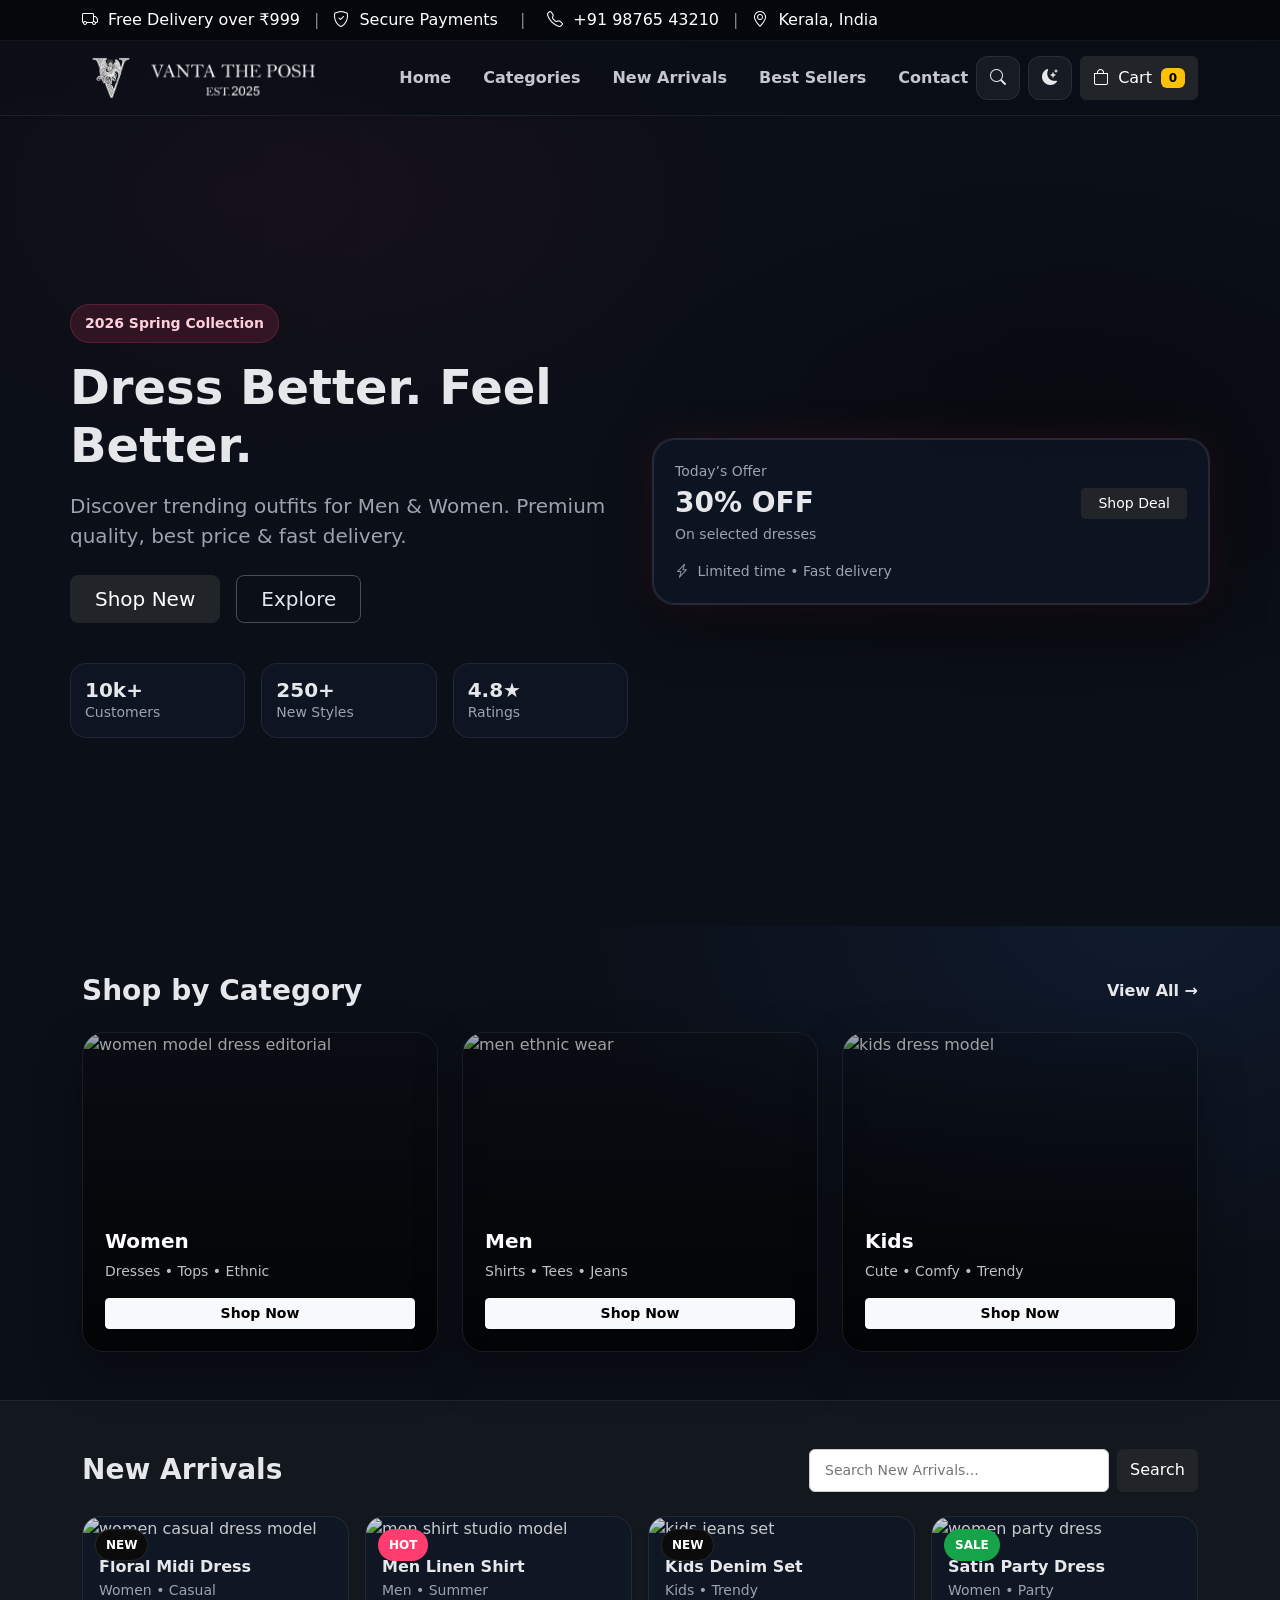
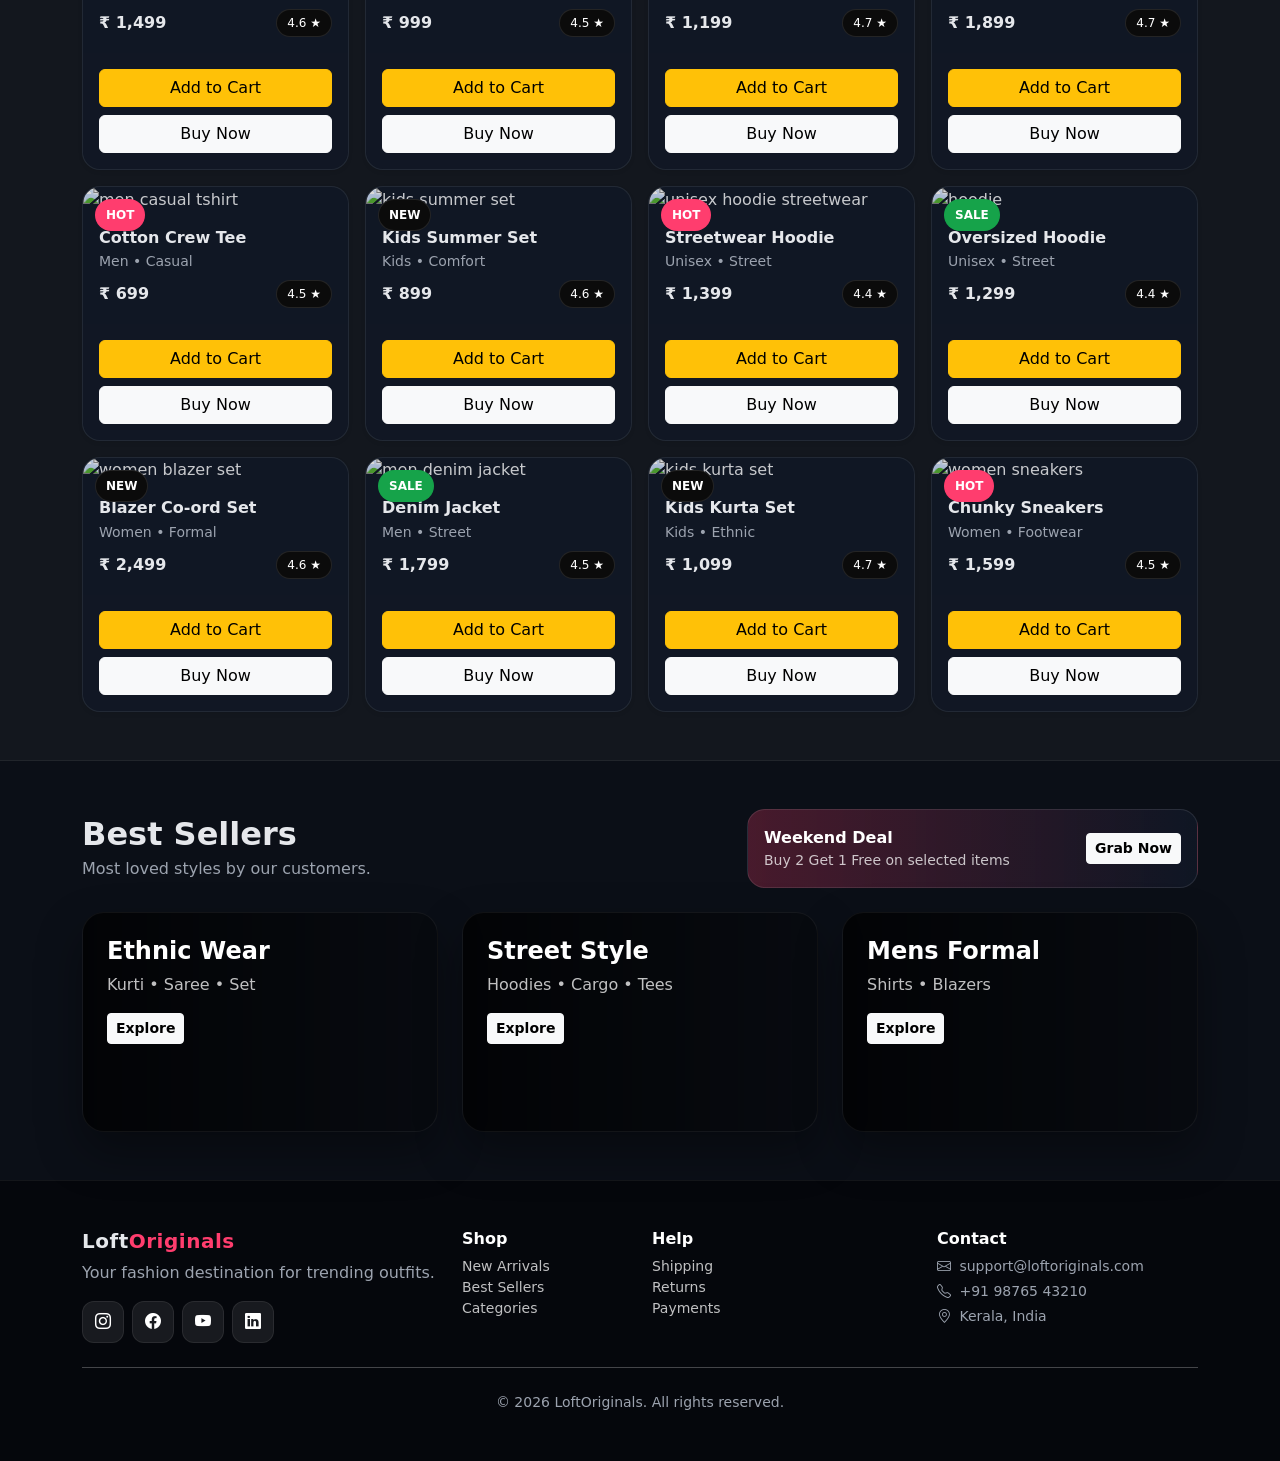
==== index.html @ f4c306f5 "Updated products" ====
<!DOCTYPE html>
<html lang="en">
<head>
  <meta charset="UTF-8" />
  <meta name="viewport" content="width=device-width, initial-scale=1.0" />
  <title>LoftOriginals - Fashion Store</title>

  <!-- Bootstrap -->
  <link href="https://cdn.jsdelivr.net/npm/bootstrap@5.3.3/dist/css/bootstrap.min.css" rel="stylesheet">
  <!-- Bootstrap Icons -->
  <link href="https://cdn.jsdelivr.net/npm/bootstrap-icons@1.11.3/font/bootstrap-icons.min.css" rel="stylesheet">

  <link rel="stylesheet" href="./index.css">
</head>


<body class="light">

  <!-- ✅ Top bar -->
  <div class="topbar py-2">
    <div class="container topbar-inner d-flex justify-content-between align-items-center">
      <div class="topbar-left">
        <div class="topbar-track">
          <span>
            <i class="bi bi-truck me-1"></i> Free Delivery over ₹999
            <span class="mx-2 opacity-50">|</span>
            <i class="bi bi-shield-check me-1"></i> Secure Payments
            <span class="mx-3 opacity-50">|</span>
            <i class="bi bi-telephone me-1"></i> +91 98765 43210
            <span class="mx-2 opacity-50">|</span>
            <i class="bi bi-geo-alt me-1"></i> Kerala, India
          </span>
        </div>
      </div>
    </div>
  </div>

  <!-- ✅ Navbar -->
  <nav class="navbar navbar-expand-lg navbar-light bg-white sticky-top shadow-sm">
    <div class="container">
      <h5 class="offcanvas-title brand m-0 d-flex align-items-center gap-2">
  <img src="./Vanta logo png.png" alt="" class="brand-logo">
  <img src="./vanta .png" alt="" class="brand-logo-nm">
</h5>


      <button class="navbar-toggler" type="button" data-bs-toggle="offcanvas" data-bs-target="#mobileMenu">
        <span class="navbar-toggler-icon"></span>
      </button>

      <div class="collapse navbar-collapse d-none d-lg-flex">
        <ul class="navbar-nav ms-auto gap-lg-3">
          <li class="nav-item"><a class="nav-link" href="#">Home</a></li>
          <li class="nav-item"><a class="nav-link" href="#categories">Categories</a></li>
          <li class="nav-item"><a class="nav-link" href="#new">New Arrivals</a></li>
          <li class="nav-item"><a class="nav-link" href="#best">Best Sellers</a></li>
          <li class="nav-item"><a class="nav-link" href="#footer">Contact</a></li>
        </ul>
        


        <div class="d-flex gap-2">
  <button class="btn btn-light icon-btn flex-grow-1" type="button"><i class="bi bi-search"></i></button>

  <!-- 🌗 Mobile Toggle -->
  <button class="btn icon-btn theme-toggle flex-grow-1" id="themeToggleMobile" type="button" aria-label="Toggle theme">
    <i class="bi bi-moon-stars-fill" id="themeIconMobile"></i>
  </button>

  <button class="btn btn-dark flex-grow-1" onclick="goToCart()" type="button">
    <i class="bi bi-bag me-1"></i> Cart <span class="badge text-bg-warning ms-1">0</span>
  </button>
</div>

      </div>
    </div>
  </nav>

  <!-- ✅ Mobile Offcanvas (overlay) -->
  <div class="offcanvas offcanvas-top mobile-offcanvas" tabindex="-1" id="mobileMenu">
    <div class="offcanvas-header">
      <h5 class="offcanvas-title fw-bold brand m-0">
        Loft<span class="brand-accent">Originals</span>
      </h5>
      <button type="button" class="btn-close" data-bs-dismiss="offcanvas"></button>
    </div>

    <div class="offcanvas-body mobile-offcanvas-body">
      <ul class="navbar-nav gap-2">
        <li class="nav-item"><a class="nav-link" data-bs-dismiss="offcanvas" href="#">Home</a></li>
        <li class="nav-item"><a class="nav-link" data-bs-dismiss="offcanvas" href="#categories">Categories</a></li>
        <li class="nav-item"><a class="nav-link" data-bs-dismiss="offcanvas" href="#new">New Arrivals</a></li>
        <li class="nav-item"><a class="nav-link" data-bs-dismiss="offcanvas" href="#best">Best Sellers</a></li>
        <li class="nav-item"><a class="nav-link" data-bs-dismiss="offcanvas" href="#footer">Contact</a></li>
      </ul>

      <hr class="my-3">

       <div class="d-flex gap-2">
  <button class="btn btn-light icon-btn flex-grow-1" type="button"><i class="bi bi-search"></i></button>

  <!-- 🌗 Mobile Toggle -->
  <button class="btn icon-btn theme-toggle flex-grow-1" id="themeToggleMobile" type="button">
  <i class="bi bi-moon-stars-fill" id="themeIconMobile"></i>
</button>


  <a class="btn btn-dark flex-grow-1" href="cart.html" type="button">
    <i class="bi bi-bag me-1"></i> Cart <span class="badge text-bg-warning ms-1">0</span>
  </a>
</div>
    </div>
  </div>

  <!-- ✅ HERO (Video background) -->
  <header class="hero">
    <video class="hero-bg-video" autoplay muted loop playsinline preload="metadata" poster="./hero-mobile.jpg">
      <source src="./fashionn.mp4" type="video/mp4">
    </video>

    <div class="hero-overlay"></div>

    <div class="container hero-inner position-relative">
      <div class="row align-items-center g-4">
        <div class="col-lg-6">
          <span class="chip mb-3 d-inline-block">2026 Spring Collection</span>
          <h1 class="display-5 fw-bold">Dress Better. Feel Better.</h1>
          <p class="lead text-muted mt-3">
            Discover trending outfits for Men & Women. Premium quality, best price & fast delivery.
          </p>

          <div class="d-flex gap-3 mt-4 flex-wrap">
            <a href="#new" class="btn btn-dark btn-lg px-4">Shop New</a>
            <a href="#categories" class="btn btn-outline-dark btn-lg px-4">Explore</a>
          </div>

          <div class="row g-3 mt-4">
            <div class="col-4">
              <div class="mini-stat">
                <h5 class="m-0 fw-bold">10k+</h5>
                <p class="m-0 small text-muted">Customers</p>
              </div>
            </div>
            <div class="col-4">
              <div class="mini-stat">
                <h5 class="m-0 fw-bold">250+</h5>
                <p class="m-0 small text-muted">New Styles</p>
              </div>
            </div>
            <div class="col-4">
              <div class="mini-stat">
                <h5 class="m-0 fw-bold">4.8★</h5>
                <p class="m-0 small text-muted">Ratings</p>
              </div>
            </div>
          </div>
        </div>

        <div class="col-lg-6">
          <div class="hero-offer-card glass-border">
            <div class="d-flex align-items-center justify-content-between gap-3">
              <div>
                <div class="small text-muted">Today’s Offer</div>
                <div class="fw-bold fs-3 m-0">30% OFF</div>
                <div class="small text-muted">On selected dresses</div>
              </div>
              <a href="#new" class="btn btn-dark btn-sm px-3">Shop Deal</a>
            </div>

            <div class="mt-3 small text-muted">
              <i class="bi bi-lightning-charge me-1"></i> Limited time • Fast delivery
            </div>
          </div>
        </div>

      </div>
    </div>
  </header>

  <!-- ✅ Categories -->
  <section class="py-5" id="categories">
    <div class="container">
      <div class="d-flex justify-content-between align-items-center mb-4">
        <h3 class="fw-bold m-0 section-title">Shop by Category</h3>
        <a href="#new" class="text-decoration-none fw-semibold link-dark">View All →</a>
      </div>

      <div class="row g-2 g-md-4">
        <div class="col-4">
          <div class="cat-card cat-card-sm">
            <img src="https://images.pexels.com/photos/5704849/pexels-photo-5704849.jpeg?auto=compress&cs=tinysrgb&w=1200" alt="women model dress editorial"/>
            <div class="cat-overlay">
              <h5 class="fw-bold">Women</h5>
              <p class="small mb-3 opacity-75">Dresses • Tops • Ethnic</p>
              <button class="btn btn-light btn-sm fw-semibold" type="button">Shop Now</button>
            </div>
          </div>
        </div>

        <div class="col-4">
          <div class="cat-card cat-card-sm">
            <img src="https://images.pexels.com/photos/1036627/pexels-photo-1036627.jpeg?auto=compress&cs=tinysrgb&w=1200" alt="men ethnic wear"/>
            <div class="cat-overlay">
              <h5 class="fw-bold">Men</h5>
              <p class="small mb-3 opacity-75">Shirts • Tees • Jeans</p>
              <button class="btn btn-light btn-sm fw-semibold" type="button">Shop Now</button>
            </div>
          </div>
        </div>

        <div class="col-4">
          <div class="cat-card cat-card-sm">
            <img src="https://www.panachekids.co.uk/images/thumbs/0068122_little-a-baby-girls-cute-as-a-cupcake-khloe-tulle-frill-dress-pink-fairy.jpeg" alt="kids dress model"/>
            <div class="cat-overlay">
              <h5 class="fw-bold">Kids</h5>
              <p class="small mb-3 opacity-75">Cute • Comfy • Trendy</p>
              <button class="btn btn-light btn-sm fw-semibold" type="button">Shop Now</button>
            </div>
          </div>
        </div>
      </div>

    </div>
  </section>

  <!-- ✅ New Arrivals -->
  <!-- ✅ New Arrivals (FULL HTML with more products) -->
<section class="py-5 bg-light" id="new">
  <div class="container">
    <div class="d-flex flex-column flex-md-row justify-content-between align-items-md-center gap-3 mb-4">
      <h3 class="fw-bold m-0 section-title">New Arrivals</h3>

      <div class="d-flex gap-2 search-wrap">
<input type="text" id="searchInput" onkeyup="searchProducts()" placeholder="Search New Arrivals..." />
        <button class="btn btn-dark search-btn" type="button">Search</button>
      </div>
    </div>

    <div class="row g-3 new-row-scroll">

      <!-- Product 1 -->
      <div class="col-sm-6 col-lg-3">
        <div class="p-card card border-0 shadow-sm h-100">
          <div class="p-img">
            <img src="https://images.pexels.com/photos/1488463/pexels-photo-1488463.jpeg?auto=compress&cs=tinysrgb&w=1200" alt="women casual dress model" />
            <span class="tag">NEW</span>
          </div>
          <div class="card-body">
            <h6 class="fw-bold mb-1">Floral Midi Dress</h6>
            <p class="text-muted small mb-2">Women • Casual</p>
            <div class="d-flex justify-content-between align-items-center">
              <span class="fw-bold">₹ 1,499</span>
              <span class="rating">4.6 ★</span>
            </div>
          </div>
          <div class="card-footer   border-0 p-3">
            <a class="btn btn-warning w-100 mb-2" href="cart.html"  type="button">Add to Cart</a>
            <a class="btn btn-light w-100" href="buynow.html" type="button">Buy Now</a>
          </div>
        </div>
      </div>

      <!-- Product 2 -->
      <div class="col-sm-6 col-lg-3">
        <div class="p-card card border-0 shadow-sm h-100">
          <div class="p-img">
            <img src="https://5.imimg.com/data5/KK/YQ/MY-10139824/mens-linen-casual-shirt.jpg" alt="men shirt studio model" />
            <span class="tag tag-hot">HOT</span>
          </div>
          <div class="card-body">
            <h6 class="fw-bold mb-1">Men Linen Shirt</h6>
            <p class="text-muted small mb-2">Men • Summer</p>
            <div class="d-flex justify-content-between align-items-center">
              <span class="fw-bold">₹ 999</span>
              <span class="rating">4.5 ★</span>
            </div>
          </div>
          <div class="card-footer   border-0 p-3">
            <a class="btn btn-warning w-100 mb-2" href="cart.html"  type="button">Add to Cart</a>
            <a class="btn btn-light w-100" href="buynow.html" type="button">Buy Now</a>
          </div>
        </div>
      </div>

      <!-- Product 3 -->
      <div class="col-sm-6 col-lg-3">
        <div class="p-card card border-0 shadow-sm h-100">
          <div class="p-img">
            <img src="https://jujujam.in/cdn/shop/files/Denim_on_Denim_Boys_and_Girls_Classy_Co-ord_Set_3.jpg?v=1754491490&width=1100" alt="kids jeans set" />
            <span class="tag">NEW</span>
          </div>
          <div class="card-body">
            <h6 class="fw-bold mb-1">Kids Denim Set</h6>
            <p class="text-muted small mb-2">Kids • Trendy</p>
            <div class="d-flex justify-content-between align-items-center">
              <span class="fw-bold">₹ 1,199</span>
              <span class="rating">4.7 ★</span>
            </div>
          </div>
          <div class="card-footer   border-0 p-3">
            <a class="btn btn-warning w-100 mb-2" href="cart.html"  type="button">Add to Cart</a>
            <a class="btn btn-light w-100" href="buynow.html" type="button">Buy Now</a>
          </div>
        </div>
      </div>

      <!-- Product 4 -->
      <div class="col-sm-6 col-lg-3">
        <div class="p-card card border-0 shadow-sm h-100">
          <div class="p-img">
            <img src="https://images.pexels.com/photos/994523/pexels-photo-994523.jpeg?auto=compress&cs=tinysrgb&w=1200" alt="women party dress" />
            <span class="tag tag-sale">SALE</span>
          </div>
          <div class="card-body">
            <h6 class="fw-bold mb-1">Satin Party Dress</h6>
            <p class="text-muted small mb-2">Women • Party</p>
            <div class="d-flex justify-content-between align-items-center">
              <span class="fw-bold">₹ 1,899</span>
              <span class="rating">4.7 ★</span>
            </div>
          </div>
          <div class="card-footer   border-0 p-3">
            <a class="btn btn-warning w-100 mb-2" href="cart.html"  type="button">Add to Cart</a>
            <a class="btn btn-light w-100" href="buynow.html" type="button">Buy Now</a>
          </div>
        </div>
      </div>

      <!-- Product 5 -->
      <div class="col-sm-6 col-lg-3">
        <div class="p-card card border-0 shadow-sm h-100">
          <div class="p-img">
            <img src="https://images.pexels.com/photos/2983464/pexels-photo-2983464.jpeg?auto=compress&cs=tinysrgb&w=1200" alt="men casual tshirt" />
            <span class="tag tag-hot">HOT</span>
          </div>
          <div class="card-body">
            <h6 class="fw-bold mb-1">Cotton Crew Tee</h6>
            <p class="text-muted small mb-2">Men • Casual</p>
            <div class="d-flex justify-content-between align-items-center">
              <span class="fw-bold">₹ 699</span>
              <span class="rating">4.5 ★</span>
            </div>
          </div>
          <div class="card-footer   border-0 p-3">
            <a class="btn btn-warning w-100 mb-2" href="cart.html"  type="button">Add to Cart</a>
            <a class="btn btn-light w-100" href="buynow.html" type="button">Buy Now</a>
          </div>
        </div>
      </div>

      <!-- Product 6 -->
      <div class="col-sm-6 col-lg-3">
        <div class="p-card card border-0 shadow-sm h-100">
          <div class="p-img">
            <img src="https://tse4.mm.bing.net/th/id/OIP.eJ4mIEzm5rAG0JqS6Ucn4gHaHa?rs=1&pid=ImgDetMain&o=7&rm=3" alt="kids summer set" />
            <span class="tag">NEW</span>
          </div>
          <div class="card-body">
            <h6 class="fw-bold mb-1">Kids Summer Set</h6>
            <p class="text-muted small mb-2">Kids • Comfort</p>
            <div class="d-flex justify-content-between align-items-center">
              <span class="fw-bold">₹ 899</span>
              <span class="rating">4.6 ★</span>
            </div>
          </div>
          <div class="card-footer   border-0 p-3">
            <a class="btn btn-warning w-100 mb-2" href="cart.html"  type="button">Add to Cart</a>
            <a class="btn btn-light w-100" href="buynow.html" type="button">Buy Now</a>
          </div>
        </div>
      </div>

      <!-- Product 7 -->
      <div class="col-sm-6 col-lg-3">
        <div class="p-card card border-0 shadow-sm h-100">
          <div class="p-img">
            <img src="https://i.pinimg.com/736x/10/de/a8/10dea87e4b1d052e4f1f16f877e13fe0.jpg" alt="unisex hoodie streetwear" />
            <span class="tag tag-hot">HOT</span>
          </div>
          <div class="card-body">
            <h6 class="fw-bold mb-1">Streetwear Hoodie</h6>
            <p class="text-muted small mb-2">Unisex • Street</p>
            <div class="d-flex justify-content-between align-items-center">
              <span class="fw-bold">₹ 1,399</span>
              <span class="rating">4.4 ★</span>
            </div>
          </div>
          <div class="card-footer   border-0 p-3">
            <a class="btn btn-warning w-100 mb-2" href="cart.html"  type="button">Add to Cart</a>
            <a class="btn btn-light w-100" href="buynow.html" type="button">Buy Now</a>
          </div>
        </div>
      </div>

      <!-- Product 8 -->
      <div class="col-sm-6 col-lg-3">
        <div class="p-card card border-0 shadow-sm h-100">
          <div class="p-img">
            <img src="https://images.unsplash.com/photo-1485462537746-965f33f7f6a7?auto=format&fit=crop&w=1200&q=80" alt="hoodie" />
            <span class="tag tag-sale">SALE</span>
          </div>
          <div class="card-body">
            <h6 class="fw-bold mb-1">Oversized Hoodie</h6>
            <p class="text-muted small mb-2">Unisex • Street</p>
            <div class="d-flex justify-content-between align-items-center">
              <span class="fw-bold">₹ 1,299</span>
              <span class="rating">4.4 ★</span>
            </div>
          </div>
          <div class="card-footer   border-0 p-3">
            <a class="btn btn-warning w-100 mb-2" href="cart.html"  type="button">Add to Cart</a>
            <a class="btn btn-light w-100" href="buynow.html" type="button">Buy Now</a>
          </div>
        </div>
      </div>

      <!-- Product 9 -->
      <div class="col-sm-6 col-lg-3">
        <div class="p-card card border-0 shadow-sm h-100">
          <div class="p-img">
            <img src="https://images.pexels.com/photos/3755706/pexels-photo-3755706.jpeg?auto=compress&cs=tinysrgb&w=1200" alt="women blazer set" />
            <span class="tag">NEW</span>
          </div>
          <div class="card-body">
            <h6 class="fw-bold mb-1">Blazer Co-ord Set</h6>
            <p class="text-muted small mb-2">Women • Formal</p>
            <div class="d-flex justify-content-between align-items-center">
              <span class="fw-bold">₹ 2,499</span>
              <span class="rating">4.6 ★</span>
            </div>
          </div>
          <div class="card-footer   border-0 p-3">
            <a class="btn btn-warning w-100 mb-2" href="cart.html"  type="button">Add to Cart</a>
            <a class="btn btn-light w-100" href="buynow.html" type="button">Buy Now</a>
          </div>
        </div>
      </div>

      <!-- Product 10 -->
      <div class="col-sm-6 col-lg-3">
        <div class="p-card card border-0 shadow-sm h-100">
          <div class="p-img">
            <img src="https://images.pexels.com/photos/2857037/pexels-photo-2857037.jpeg?auto=compress&cs=tinysrgb&w=1200" alt="men denim jacket" />
            <span class="tag tag-sale">SALE</span>
          </div>
          <div class="card-body">
            <h6 class="fw-bold mb-1">Denim Jacket</h6>
            <p class="text-muted small mb-2">Men • Street</p>
            <div class="d-flex justify-content-between align-items-center">
              <span class="fw-bold">₹ 1,799</span>
              <span class="rating">4.5 ★</span>
            </div>
          </div>
          <div class="card-footer   border-0 p-3">
            <a class="btn btn-warning w-100 mb-2" href="cart.html"  type="button">Add to Cart</a>
            <a class="btn btn-light w-100" href="buynow.html" type="button">Buy Now</a>
          </div>
        </div>
      </div>

      <!-- Product 11 -->
      <div class="col-sm-6 col-lg-3">
        <div class="p-card card border-0 shadow-sm h-100">
          <div class="p-img">
            <img src="https://images.pexels.com/photos/3667816/pexels-photo-3667816.jpeg?auto=compress&cs=tinysrgb&w=1200" alt="kids kurta set" />
            <span class="tag">NEW</span>
          </div>
          <div class="card-body">
            <h6 class="fw-bold mb-1">Kids Kurta Set</h6>
            <p class="text-muted small mb-2">Kids • Ethnic</p>
            <div class="d-flex justify-content-between align-items-center">
              <span class="fw-bold">₹ 1,099</span>
              <span class="rating">4.7 ★</span>
            </div>
          </div>
          <div class="card-footer   border-0 p-3">
            <a class="btn btn-warning w-100 mb-2" href="cart.html"  type="button">Add to Cart</a>
            <a class="btn btn-light w-100" href="buynow.html" type="button">Buy Now</a>
          </div>
        </div>
      </div>

      <!-- Product 12 -->
      <div class="col-sm-6 col-lg-3">
        <div class="p-card card border-0 shadow-sm h-100">
          <div class="p-img">
            <img src="https://images.pexels.com/photos/974911/pexels-photo-974911.jpeg?auto=compress&cs=tinysrgb&w=1200" alt="women sneakers" />
            <span class="tag tag-hot">HOT</span>
          </div>
          <div class="card-body">
            <h6 class="fw-bold mb-1">Chunky Sneakers</h6>
            <p class="text-muted small mb-2">Women • Footwear</p>
            <div class="d-flex justify-content-between align-items-center">
              <span class="fw-bold">₹ 1,599</span>
              <span class="rating">4.5 ★</span>
            </div>
          </div>
          <div class="card-footer   border-0 p-3">
            <a class="btn btn-warning w-100 mb-2" href="cart.html"  type="button">Add to Cart</a>
            <a class="btn btn-light w-100" href="buynow.html" type="button">Buy Now</a>
          </div>
        </div>
      </div>

    </div>
  </div>
</section>


  <!-- ✅ Best Sellers + Banner -->
  <section class="py-5" id="best">
    <div class="container">
      <div class="row g-4 align-items-center mb-4">
        <div class="col-lg-7">
          <h2 class="fw-bold mb-1">Best Sellers</h2>
          <p class="text-muted m-0">Most loved styles by our customers.</p>
        </div>
        <div class="col-lg-5">
          <div class="deal-bar p-3">
            <div>
              <div class="fw-bold">Weekend Deal</div>
              <div class="small opacity-75">Buy 2 Get 1 Free on selected items</div>
            </div>
            <button class="btn btn-light btn-sm fw-semibold" type="button">Grab Now</button>
          </div>
        </div>
      </div>

      <div class="row g-4">
        <div class="col-md-4">
          <div class="banner-card banner-1">
            <div class="p-4 text-white">
              <h4 class="fw-bold">Ethnic Wear</h4>
              <p class="opacity-75">Kurti • Saree • Set</p>
              <button class="btn btn-light btn-sm fw-semibold" type="button">Explore</button>
            </div>
          </div>
        </div>

        <div class="col-md-4">
          <div class="banner-card banner-2">
            <div class="p-4 text-white">
              <h4 class="fw-bold">Street Style</h4>
              <p class="opacity-75">Hoodies • Cargo • Tees</p>
              <button class="btn btn-light btn-sm fw-semibold" type="button">Explore</button>
            </div>
          </div>
        </div>

        <div class="col-md-4">
          <div class="banner-card banner-3">
            <div class="p-4 text-white">
              <h4 class="fw-bold">Mens Formal</h4>
              <p class="opacity-75">Shirts • Blazers</p>
              <button class="btn btn-light btn-sm fw-semibold" type="button">Explore</button>
            </div>
          </div>
        </div>
      </div>

    </div>
  </section>

  <!-- ✅ Footer -->
  <footer class="footer py-5" id="footer">
    <div class="container">
      <div class="row g-4">
        <div class="col-md-4">
          <h5 class="fw-bold brand mb-2">Loft<span class="brand-accent">Originals</span></h5>
          <p class="text-muted mb-3">Your fashion destination for trending outfits.</p>
          <div class="d-flex gap-2">
            <a class="social" href="#"><i class="bi bi-instagram"></i></a>
            <a class="social" href="#"><i class="bi bi-facebook"></i></a>
            <a class="social" href="#"><i class="bi bi-youtube"></i></a>
            <a class="social" href="#"><i class="bi bi-linkedin"></i></a>
          </div>
        </div>

        <div class="col-md-2">
          <h6 class="fw-bold">Shop</h6>
          <ul class="list-unstyled small">
            <li><a class="f-link" href="#new">New Arrivals</a></li>
            <li><a class="f-link" href="#best">Best Sellers</a></li>
            <li><a class="f-link" href="#categories">Categories</a></li>
          </ul>
        </div>

        <div class="col-md-3">
          <h6 class="fw-bold">Help</h6>
          <ul class="list-unstyled small">
            <li><a class="f-link" href="#">Shipping</a></li>
            <li><a class="f-link" href="#">Returns</a></li>
            <li><a class="f-link" href="#">Payments</a></li>
          </ul>
        </div>

        <div class="col-md-3 ">
          <h6 class="fw-bold">Contact</h6>
          <p class="small text-muted mb-1"><i class="bi bi-envelope me-1"></i> support@loftoriginals.com</p>
          <p class="small text-muted mb-1"><i class="bi bi-telephone me-1"></i> +91 98765 43210</p>
          <p class="small text-muted m-0"><i class="bi bi-geo-alt me-1"></i> Kerala, India</p>
        </div>
      </div>

      <hr class="my-4">
      <p class="text-center small text-muted m-0">© 2026 LoftOriginals. All rights reserved.</p>
    </div>
  </footer>

<script src="https://cdn.jsdelivr.net/npm/bootstrap@5.3.3/dist/js/bootstrap.bundle.min.js"></script>

<!-- ✅ Theme Toggle Script (MUST BE AFTER BUTTON EXISTS) -->
<script>
document.addEventListener("DOMContentLoaded", function () {

  const body = document.body;

  // Both desktop + mobile toggle buttons
  const toggleButtons = document.querySelectorAll("#themeToggleMobile");
  const themeIcons = document.querySelectorAll("#themeIconMobile");

  // Default theme = dark
  if (!localStorage.getItem("theme")) {
    localStorage.setItem("theme", "dark");
  }

  function applyTheme(theme) {
    if (theme === "light") {
      body.classList.add("light-theme");
      themeIcons.forEach(icon => {
        icon.classList.remove("bi-moon-stars-fill");
        icon.classList.add("bi-sun-fill");
      });
    } else {
      body.classList.remove("light-theme");
      themeIcons.forEach(icon => {
        icon.classList.remove("bi-sun-fill");
        icon.classList.add("bi-moon-stars-fill");
      });
    }
  }

  // Load saved theme
  const savedTheme = localStorage.getItem("theme");
  applyTheme(savedTheme);

  // Toggle click
  toggleButtons.forEach(btn => {
    btn.addEventListener("click", () => {
      const currentTheme = body.classList.contains("light-theme") ? "light" : "dark";
      const newTheme = currentTheme === "light" ? "dark" : "light";

      localStorage.setItem("theme", newTheme);
      applyTheme(newTheme);
    });
  });

});
function goToCart() {
  window.location.href = "cart.html";
}
function searchProducts() {

  let input = document.getElementById("searchInput").value.toLowerCase();

  // ONLY new arrival section il ullath select cheyyunnu
  let products = document.querySelectorAll("#new .p-card");

  products.forEach(function(product) {

    let title = product.querySelector("h6").innerText.toLowerCase();

    if (title.includes(input)) {
      product.style.display = "block";
    } else {
      product.style.display = "none";
    }

  });

}

</script>
</body>
</html>
---- index.css ----
:root{
    --bg:#0b0f17;
    --panel:#101827;
    --panel-2:#0f172a;
    --text:#e5e7eb;
    --muted:#9ca3af;
    --border: rgba(255,255,255,.08);

    --dark:#0b0b0b;
    --accent:#ff3d6e;

    --shadow: 0 20px 45px rgba(0,0,0,.35);
  }

  *{ box-sizing:border-box; }

  body{
    font-family: system-ui, -apple-system, Segoe UI, Roboto, Arial, sans-serif;
    background: radial-gradient(1200px 600px at 15% 10%, rgba(255,61,110,.12), transparent 60%),
                radial-gradient(1000px 600px at 90% 30%, rgba(59,130,246,.10), transparent 60%),
                var(--bg);
    color: var(--text);
  }

  /* 🌞 LIGHT THEME */
  body.light-theme{
    --bg:#ffffff;
    --panel:#f9fafb;
    --panel-2:#ffffff;
    --text:#111827;
    --muted:#6b7280;
    --border: rgba(0,0,0,.08);
  }

  /* Light background */
  body.light-theme{
    background: #ffffff;
    color: var(--text);
  }

  /* Cards light */
  body.light-theme .p-card,
  body.light-theme .hero-offer-card,
  body.light-theme .mini-stat{
    background: #ffffff !important;
    border: 1px solid rgba(0,0,0,.08) !important;
    box-shadow: 0 10px 30px rgba(0,0,0,.08);
  }

  /* Navbar light */
  body.light-theme .navbar{
    background: #ffffff !important;
    backdrop-filter: none;
  }

  /* Text fix */
  body.light-theme .text-muted{
    color:#6b7280 !important;
  }


  /* Make bootstrap default texts look dark-theme */
  .text-muted{ color: var(--muted) !important; }
  .link-dark{ color: var(--text) !important; }
  .link-dark:hover{ color: #fff !important; }

  /* =========================
    TOPBAR
  ========================= */
  .topbar{
    background:#05070c;
    color:#fff;
    border-bottom: 1px solid rgba(255,255,255,.06);
  }

  /* Marquee */
  .topbar-left{
    width:100%;
    overflow:hidden;
    white-space:nowrap;
  }
  .topbar-track{
    display:inline-flex;
    gap:40px;
    animation: marquee-scroll 14s linear infinite;
  }
  .topbar-track span{
    display:inline-flex;
    align-items:center;
    gap:6px;
  }
  @keyframes marquee-scroll{
    from{ transform: translateX(0); }
    to{ transform: translateX(-50%); }
  }

  /* =========================
    NAVBAR (dark)
  ========================= */
  .navbar{
    background: rgba(11,15,23,.72) !important;
    backdrop-filter: blur(14px);
    -webkit-backdrop-filter: blur(14px);
    border-bottom: 1px solid rgba(255,255,255,.08);
  }
  .brand{ letter-spacing:.5px; color: var(--text) !important; }
  .brand-accent{ color:var(--accent); }

  .navbar .nav-link{
    color: rgba(229,231,235,.86) !important;
    font-weight: 600;
  }
  .navbar .nav-link:hover{
    color: #fff !important;
  }

  .navbar-toggler{
    border: 1px solid rgba(255,255,255,.18) !important;
  }
  .navbar-toggler-icon{
    filter: invert(1) opacity(.85);
  }

  /* Icon buttons (dark) */
  .icon-btn{
    width:44px;
    height:44px;
    display:grid;
    place-items:center;
    border-radius:12px;
    background: rgba(255,255,255,.06) !important;
    border: 1px solid rgba(255,255,255,.08) !important;
    color: var(--text) !important;
  }
  .icon-btn:hover{
    background: rgba(255,61,110,.14) !important;
    border-color: rgba(255,61,110,.25) !important;
  }

  /* =========================
    HERO (Video background)
  ========================= */
  .hero{
    position:relative;
    min-height:90vh;
    overflow:hidden;
    display:flex;
    align-items:center;

    background:
      radial-gradient(900px 500px at 20% 10%, rgba(255,61,110,.18), transparent 55%),
      radial-gradient(900px 500px at 80% 40%, rgba(0,0,0,.55), transparent 55%),
      var(--bg);
  }

  .hero-bg-video{
    position:absolute;
    inset:0;
    width:100%;
    height:100%;
    object-fit:cover;
    z-index:0;
    filter:saturate(1.05) contrast(1.08) brightness(.75);
    transform:scale(1.06);
  }

  .hero-overlay{
    position:absolute;
    inset:0;
    z-index:1;
    pointer-events:none;
    background: linear-gradient(
      to right,
      rgba(11,15,23,.88),
      rgba(11,15,23,.62),
      rgba(11,15,23,.25)
    );
  }

  .hero .container{
    position:relative;
    z-index:2;
  }

  .hero-inner{ padding:0; }

  /* chip */
  .chip{
    background: rgba(255,61,110,.14);
    color: #ffd0dc;
    padding:8px 14px;
    border-radius:999px;
    font-weight:700;
    font-size:14px;
    border: 1px solid rgba(255,61,110,.22);
  }

  /* mini stats */
  .mini-stat{
    background: rgba(16,24,39,.70);
    border:1px solid rgba(255,255,255,0.08);
    border-radius:16px;
    padding:14px;
    backdrop-filter: blur(8px);
    color: var(--text);
  }
  .mini-stat p{ color: var(--muted) !important; }

  /* Offer card */
  .hero-offer-card{
    background: rgba(16,24,39,.74);
    border:1px solid rgba(255,255,255,0.08);
    border-radius:22px;
    padding:22px;
    box-shadow:0 22px 55px rgba(0,0,0,.45);
    backdrop-filter: blur(12px);
    -webkit-backdrop-filter: blur(12px);
    transition: transform .6s cubic-bezier(.22,1,.36,1), box-shadow .6s cubic-bezier(.22,1,.36,1);
    will-change: transform;
    color: var(--text);
  }
  .hero-offer-card:hover{
    transform: translateY(-10px) scale(1.02);
    box-shadow:0 45px 90px rgba(0,0,0,0.60);
  }
  .glass-border{ position:relative; }
  .glass-border::after{
    content:"";
    position:absolute;
    inset:0;
    border-radius:22px;
    box-shadow: inset 0 0 0 1px rgba(255,255,255,0.10),
                0 0 40px rgba(255,61,110,0.10);
    pointer-events:none;
  }

  /* Buttons: keep bootstrap, just tune dark look */
  .btn-outline-dark{
    color: var(--text) !important;
    border-color: rgba(255,255,255,.26) !important;
  }
  .btn-outline-dark:hover{
    background: rgba(255,255,255,.10) !important;
    border-color: rgba(255,255,255,.36) !important;
  }

  /* =========================
    SECTIONS (dark)
  ========================= */
  section.py-5{
    background: transparent;
  }

  #new.bg-light{
    background: rgba(255,255,255,.03) !important;
    border-top: 1px solid rgba(255,255,255,.06);
    border-bottom: 1px solid rgba(255,255,255,.06);
  }

  /* =========================
    CATEGORY CARDS
  ========================= */
  .cat-card{
    position:relative;
    border-radius:22px;
    overflow:hidden;
    height:320px;
    box-shadow: var(--shadow);
    border: 1px solid rgba(255,255,255,.06);
  }
  .cat-card img{
    width:100%;
    height:100%;
    object-fit:cover;
    transition:.35s ease;
    filter: contrast(1.05) brightness(.85);
  }
  .cat-card:hover img{ transform:scale(1.06); }

  .cat-overlay{
    position:absolute;
    inset:0;
    display:flex;
    flex-direction:column;
    justify-content:flex-end;
    padding:22px;
    color:#fff;
    background: linear-gradient(to top, rgba(0,0,0,.78), rgba(0,0,0,.18));
  }

  /* =========================
    PRODUCT CARDS
  ========================= */
  .p-card{
    border-radius:18px;
    overflow:hidden;
    transition:.25s ease;
    background: rgba(16,24,39,.72) !important;
    border: 1px solid rgba(255,255,255,.08) !important;
    box-shadow: 0 12px 30px rgba(0,0,0,.35);
    color: var(--text);
  }
  .p-card .card-body{ color: var(--text); }
  .p-card:hover{
    transform: translateY(-6px);
    box-shadow:0 25px 55px rgba(0,0,0,.55);
    border-color: rgba(255,61,110,.18) !important;
  }

  .p-img{ position:relative; }
  .p-img img{
    width:100%;
    height:240px;
    object-fit:cover;
    filter: contrast(1.05) brightness(.85);
  }
  .tag{
    position:absolute;
    top:12px;
    left:12px;
    background:#0b0b0b;
    color:#fff;
    padding:6px 10px;
    border-radius:999px;
    font-size:12px;
    font-weight:700;
    border: 1px solid rgba(255,255,255,.10);
  }
  .tag-hot{ background: var(--accent); border-color: rgba(255,61,110,.25); }
  .tag-sale{ background:#16a34a; border-color: rgba(22,163,74,.25); }

  .rating{
    background:#0b0b0b;
    color:#fff;
    padding:4px 10px;
    border-radius:999px;
    font-size:12px;
    border: 1px solid rgba(255,255,255,.10);
  }

  /* Search */
  .search-input{
    background: rgba(255,255,255,.05) !important;
    border: 1px solid rgba(255,255,255,.10) !important;
    color: var(--text) !important;
  }
  .search-input::placeholder{ color: rgba(229,231,235,.55) !important; }
  .search-input:focus{
    box-shadow: 0 0 0 .2rem rgba(255,61,110,.15) !important;
    border-color: rgba(255,61,110,.35) !important;
  }

  /* Deal bar */
  .deal-bar{
    border-radius:18px;
    background: linear-gradient(to right, rgba(255,61,110,.25), rgba(16,24,39,.8));
    color:#fff;
    display:flex;
    justify-content:space-between;
    align-items:center;
    gap:12px;
    border: 1px solid rgba(255,255,255,.10);
  }

  /* Banner cards */
  .banner-card{
    border-radius:22px;
    min-height:220px;
    overflow:hidden;
    box-shadow: var(--shadow);
    border: 1px solid rgba(255,255,255,.06);
    background:
      linear-gradient(to right, rgba(0,0,0,.75), rgba(0,0,0,.30)),
      url("https://images.unsplash.com/photo-1520975922284-7b7dc6b3a90f?auto=format&fit=crop&w=1200&q=80") center/cover no-repeat;
  }
  .banner-1{
    background:
      linear-gradient(to right, rgba(0,0,0,.75), rgba(0,0,0,.30)),
      url("https://images.pexels.com/photos/6311607/pexels-photo-6311607.jpeg?auto=compress&cs=tinysrgb&w=1400") center/cover no-repeat;
  }
  .banner-2{
    background:
      linear-gradient(to right, rgba(0,0,0,.75), rgba(0,0,0,.30)),
      url("https://images.unsplash.com/photo-1483985988355-763728e1935b?auto=format&fit=crop&w=1200&q=80") center/cover no-repeat;
  }
  .banner-3{
    background:
      linear-gradient(to right, rgba(0,0,0,.75), rgba(0,0,0,.30)),
      url("https://images.unsplash.com/photo-1503342217505-b0a15ec3261c?auto=format&fit=crop&w=1200&q=80") center/cover no-repeat;
  }

  /* =========================
    FOOTER (already dark, keep)
  ========================= */
  .footer{
    background:#05070c;
    color:#fff;
    border-top: 1px solid rgba(255,255,255,.06);
  }
  .social{
    width:42px;
    height:42px;
    display:grid;
    place-items:center;
    border-radius:12px;
    background: rgba(255,255,255,.08);
    color:#fff;
    text-decoration:none;
    border: 1px solid rgba(255,255,255,.08);
  }
  .social:hover{
    background: rgba(255,61,110,.18);
    border-color: rgba(255,61,110,.25);
    color:#fff;
  }
  .f-link{
    color: rgba(255,255,255,.75);
    text-decoration:none;
  }
  .f-link:hover{
    color:#fff;
    text-decoration:underline;
  }

  /* =========================
    OFFCANVAS (dark)
  ========================= */
  .mobile-offcanvas{
    background: rgba(16,24,39,0.92) !important;
    color: var(--text);
    border: 1px solid rgba(255,255,255,.10);
    backdrop-filter: blur(14px);
    -webkit-backdrop-filter: blur(14px);
  }
  .mobile-offcanvas .offcanvas-header{
    border-bottom: 1px solid rgba(255,255,255,.08);
  }
  .mobile-offcanvas .btn-close{
    filter: invert(1) opacity(.9);
  }
  .mobile-offcanvas .nav-link{
    color: rgba(229,231,235,.88) !important;
  }
  .mobile-offcanvas .nav-link:hover{
    background: rgba(255,61,110,.12) !important;
  }

  /* backdrop */
  .offcanvas-backdrop.show{ opacity:.55; }

  /* =========================
    MOBILE ONLY (<=575px)
  ========================= */
  @media (max-width: 575px){

    .hero{
      min-height:72vh;
      padding:18px 0;
      background:
        radial-gradient(600px 300px at 20% 10%, rgba(255,61,110,.16), transparent 60%),
        var(--bg);
    }
    .hero-overlay{
      background: linear-gradient(
        to bottom,
        rgba(11,15,23,.84),
        rgba(11,15,23,.62),
        rgba(11,15,23,.25)
      );
    }
    .hero-inner{ padding:0 12px; }
    .hero .row{ row-gap:14px; }

    .chip{ font-size:12px; padding:6px 12px; }
    .hero h1{ font-size:26px; line-height:1.25; margin-bottom:6px; }
    .hero p.lead{ font-size:14px; margin-bottom:12px; }

    .hero .btn{ padding:10px 16px; font-size:14px; }
    .hero .d-flex.gap-3{ gap:10px !important; }

    .mini-stat{
      padding:10px;
      border-radius:12px;
      text-align:center;
    }
    .mini-stat h5{ font-size:15px; }
    .mini-stat p{ font-size:11px; }

    .hero-offer-card{
      padding:14px;
      border-radius:16px;
      box-shadow:0 12px 30px rgba(0,0,0,0.35);
    }
    .hero-offer-card .fs-3{ font-size:20px !important; }

    #categories{ padding-top:18px !important; }

    .cat-card{ height:150px; border-radius:16px; }
    .cat-overlay{ padding:10px; }
    .cat-overlay h5{ font-size:14px; margin:0; }
    .cat-overlay p,
    .cat-overlay button{ display:none; }

    .search-wrap{ width:100%; flex-wrap:nowrap; }
    .search-input{ flex:1; min-width:0; }
    .search-btn{ flex:0 0 110px; white-space:nowrap; }

    .new-row-scroll{
      flex-wrap:nowrap;
      overflow-x:auto;
      padding-bottom:10px;
      scroll-snap-type:x mandatory;
      -webkit-overflow-scrolling:touch;
    }
    .new-row-scroll > [class*="col-"]{
      flex:0 0 auto;
      width:78%;
      scroll-snap-align:start;
    }
    .p-img img{ height:200px; }

    #new .container{ position:relative; }
    #new .container::after{
      content:"";
      position:absolute;
      top:95px;
      right:0;
      width:35px;
      height:260px;
      pointer-events:none;
      background: linear-gradient(to left, rgba(11,15,23,.85), transparent);
    }

    .mobile-offcanvas{
      width: min(92vw, 420px) !important;
      left:50% !important;
      margin-top:10px;
      border-radius:20px !important;
      max-height:75vh !important;
      overflow:hidden;
      box-shadow:0 35px 90px rgba(0,0,0,.55);
      background: rgba(16,24,39,0.92) !important;

      opacity:0;
      transform: translate(-50%, -120%) scale(0.96);
      transition: transform .6s cubic-bezier(.22,1,.36,1), opacity .35s ease;
    }

    .offcanvas.show.mobile-offcanvas{
      opacity:1;
      transform: translate(-50%, 0) scale(1);
    }

    .mobile-offcanvas.is-closing{
      opacity:0;
      transform: translate(-50%, -40px) scale(0.95);
      transition: transform .45s cubic-bezier(.4,0,.2,1), opacity .35s ease;
    }

    .mobile-offcanvas-body{
      overflow-y:auto;
      padding-bottom:16px;
    }

    .mobile-offcanvas .nav-link{
      padding:12px 12px;
      border-radius:14px;
      font-weight:600;
    }

    .mobile-offcanvas .nav-item{
      opacity:0;
      transform: translateY(14px);
    }
    .offcanvas.show .nav-item{
      animation: navItemFade .45s ease forwards;
    }
    .offcanvas.show .nav-item:nth-child(1){ animation-delay:.10s; }
    .offcanvas.show .nav-item:nth-child(2){ animation-delay:.16s; }
    .offcanvas.show .nav-item:nth-child(3){ animation-delay:.22s; }
    .offcanvas.show .nav-item:nth-child(4){ animation-delay:.28s; }
    .offcanvas.show .nav-item:nth-child(5){ animation-delay:.34s; }

    @keyframes navItemFade{
      to{ opacity:1; transform: translateY(0); }
    }

    .mobile-offcanvas.is-closing .nav-item{
      animation: navItemOut .25s ease forwards;
    }
    .mobile-offcanvas.is-closing .nav-item:nth-child(1){ animation-delay:.18s; }
    .mobile-offcanvas.is-closing .nav-item:nth-child(2){ animation-delay:.14s; }
    .mobile-offcanvas.is-closing .nav-item:nth-child(3){ animation-delay:.10s; }
    .mobile-offcanvas.is-closing .nav-item:nth-child(4){ animation-delay:.06s; }
    .mobile-offcanvas.is-closing .nav-item:nth-child(5){ animation-delay:.02s; }

    @keyframes navItemOut{
      to{ opacity:0; transform: translateY(12px); }
    }
  }
  /* =========================
    🌞 PRO LIGHT THEME
    (only when body has .light-theme)
  ========================= */
  body.light-theme{
    --bg:#f6f7fb;
    --panel:#ffffff;
    --panel-2:#ffffff;
    --text:#0f172a;     /* strong dark text */
    --muted:#475569;    /* readable muted */
    --border: rgba(15,23,42,.10);

    background:
      radial-gradient(900px 500px at 20% 10%, rgba(255,61,110,.10), transparent 60%),
      radial-gradient(900px 500px at 80% 35%, rgba(59,130,246,.08), transparent 60%),
      var(--bg);
    color: var(--text);
  }

  /* smooth theme feel */
  body, .navbar, .p-card, .hero-offer-card, .mini-stat, .deal-bar, .footer, .mobile-offcanvas{
    transition: background-color .25s ease, color .25s ease, border-color .25s ease, box-shadow .25s ease;
  }

  /* ---------- Navbar ---------- */
  body.light-theme .navbar{
    background: rgba(255,255,255,.86) !important;
    border-bottom: 1px solid rgba(15,23,42,.08) !important;
    backdrop-filter: blur(14px);
    -webkit-backdrop-filter: blur(14px);
  }

  body.light-theme .brand{ color: var(--text) !important; }
  body.light-theme .nav-link{
    color: rgba(15,23,42,.78) !important;
  }
  body.light-theme .nav-link:hover{
    color: rgba(15,23,42,1) !important;
  }

  /* icon buttons on light */
  body.light-theme .icon-btn{
    background: rgba(15,23,42,.04) !important;
    border: 1px solid rgba(15,23,42,.08) !important;
    color: rgba(15,23,42,.85) !important;
  }
  body.light-theme .icon-btn:hover{
    background: rgba(255,61,110,.10) !important;
    border-color: rgba(255,61,110,.20) !important;
    color: rgba(15,23,42,1) !important;
  }

  /* toggler icon visible */
  body.light-theme .navbar-toggler-icon{
    filter: none;
  }

  /* ---------- HERO (light should still feel premium) ---------- */
  body.light-theme .hero-bg-video{
    filter: saturate(1.05) contrast(1.05) brightness(.95);
  }
  body.light-theme .hero-overlay{
    background: linear-gradient(
      to right,
      rgba(246,247,251,.92),
      rgba(246,247,251,.72),
      rgba(246,247,251,.22)
    );
  }

  /* chip */
  body.light-theme .chip{
    background: rgba(255,61,110,.12);
    border: 1px solid rgba(255,61,110,.18);
    color: #9f1239;
  }

  /* mini stats */
  body.light-theme .mini-stat{
    background: rgba(255,255,255,.92) !important;
    border: 1px solid rgba(15,23,42,.08) !important;
    box-shadow: 0 10px 25px rgba(15,23,42,.08);
  }
  body.light-theme .mini-stat p{
    color: rgba(71,85,105,.95) !important;
  }

  /* offer card */
  body.light-theme .hero-offer-card{
    background: rgba(255,255,255,.92) !important;
    border: 1px solid rgba(15,23,42,.10) !important;
    box-shadow: 0 20px 55px rgba(15,23,42,.12);
  }

  /* text-muted readable */
  body.light-theme .text-muted{
    color: rgba(71,85,105,.95) !important;
  }

  /* ---------- Sections ---------- */
  body.light-theme #new.bg-light{
    background: transparent !important;
    border-top: 1px solid rgba(15,23,42,.06);
    border-bottom: 1px solid rgba(15,23,42,.06);
  }

  /* ---------- Product Cards ---------- */
  body.light-theme .p-card{
    background: #fff !important;
    border: 1px solid rgba(15,23,42,.10) !important;
    box-shadow: 0 14px 35px rgba(15,23,42,.10);
  }
  body.light-theme .p-card:hover{
    box-shadow: 0 24px 55px rgba(15,23,42,.16);
    border-color: rgba(255,61,110,.22) !important;
  }

  /* card footer in light should NOT be white on white dull */
  body.light-theme .p-card .card-footer{
    background: rgba(15,23,42,.02) !important;
    border-top: 1px solid rgba(15,23,42,.06) !important;
  }

  /* badges / rating look premium */
  body.light-theme .rating{
    background: rgba(15,23,42,.92);
    border: none;
  }
  body.light-theme .tag{
    background: rgba(15,23,42,.92);
    border: none;
  }
  body.light-theme .tag-sale{ background:#16a34a; }
  body.light-theme .tag-hot{ background: var(--accent); }

  /* ---------- Search input ---------- */
  body.light-theme .search-input{
    background: #fff !important;
    border: 1px solid rgba(15,23,42,.14) !important;
    color: var(--text) !important;
  }
  body.light-theme .search-input::placeholder{
    color: rgba(71,85,105,.75) !important;
  }
  body.light-theme .search-input:focus{
    box-shadow: 0 0 0 .2rem rgba(255,61,110,.18) !important;
    border-color: rgba(255,61,110,.35) !important;
  }

  /* ---------- Buttons (your add/buy) ---------- */
  body.light-theme .btn-warning{
    box-shadow: 0 12px 22px rgba(245,158,11,.18);
  }
  body.light-theme .btn-light{
    background: #fff !important;
    border: 1px solid rgba(15,23,42,.12) !important;
  }

  /* ---------- Deal bar ---------- */
  body.light-theme .deal-bar{
    background: linear-gradient(to right, rgba(15,23,42,.92), rgba(255,61,110,.35));
    border: 1px solid rgba(15,23,42,.08);
  }

  /* ---------- Offcanvas ---------- */
  body.light-theme .mobile-offcanvas{
    background: rgba(255,255,255,.92) !important;
    border: 1px solid rgba(15,23,42,.10) !important;
    color: var(--text);
  }
  body.light-theme .mobile-offcanvas .btn-close{
    filter: none;
  }

  /* ---------- Footer (keep dark footer even in light theme - looks pro) ---------- */
  body.light-theme .footer{
    background: #05070c;
    color: #fff;
  }
  body.light-theme .footer .text-muted{
    color: rgba(255,255,255,.70) !important;
  }
  /* =========================
    🌗 Theme Toggle Premium Animations
  ========================= */

  /* button base */
  .theme-toggle{
    position: relative;
    overflow: hidden;
    transform: translateZ(0);
  }

  /* icon animation */
  #themeIcon{
    display: inline-block;
    transition: transform .45s cubic-bezier(.22,1,.36,1), opacity .25s ease, filter .25s ease;
    will-change: transform;
  }

  /* when switching: little spin */
  .theme-toggle.is-animating #themeIcon{
    transform: rotate(140deg) scale(1.08);
  }

  /* tiny press */
  .theme-toggle:active{
    transform: scale(.96);
  }

  /* Ripple */
  .theme-toggle::after{
    content:"";
    position:absolute;
    left: var(--rx, 50%);
    top: var(--ry, 50%);
    width: 12px;
    height: 12px;
    border-radius: 999px;
    transform: translate(-50%, -50%) scale(0);
    opacity: 0;
    pointer-events:none;
    background: radial-gradient(circle, rgba(255,61,110,.45), rgba(255,61,110,0) 60%);
  }

  .theme-toggle.ripple::after{
    animation: themeRipple .65s ease-out forwards;
  }

  @keyframes themeRipple{
    0%{ transform: translate(-50%, -50%) scale(0); opacity:.0; }
    10%{ opacity:.95; }
    100%{ transform: translate(-50%, -50%) scale(18); opacity:0; }
  }

  /* Smooth page fade when theme changes */
  body.theme-switching{
    transition: background-color .25s ease, color .25s ease;
  }

  /* Optional: nicer focus ring */
  .theme-toggle:focus-visible{
    outline: none;
    box-shadow: 0 0 0 .2rem rgba(255,61,110,.22) !important;
  }
  /* ✅ OFFCANVAS THEMING FIX */
  /* ✅ Offcanvas theme change - must */
  .offcanvas.mobile-offcanvas{
    background: rgba(16,24,39,0.92) !important;
    color: #e5e7eb !important;
  }

  .offcanvas.mobile-offcanvas .nav-link{
    color: rgba(229,231,235,.88) !important;
  }
  .offcanvas.mobile-offcanvas .nav-link:hover{
    background: rgba(255,61,110,.12) !important;
  }

  /* ✅ Light theme override for offcanvas */
  body.light-theme .offcanvas.mobile-offcanvas{
    background: rgba(255,255,255,0.94) !important;
    color: #0f172a !important;
    border: 1px solid rgba(15,23,42,.12) !important;
  }

  body.light-theme .offcanvas.mobile-offcanvas .nav-link{
    color: rgba(15,23,42,.88) !important;
  }
  body.light-theme .offcanvas.mobile-offcanvas .nav-link:hover{
    background: rgba(255,61,110,.10) !important;
  }

  body.light-theme .offcanvas.mobile-offcanvas hr{
    border-color: rgba(15,23,42,.14) !important;
  }

  body.light-theme .offcanvas.mobile-offcanvas .btn-close{
    filter: none;
  }
  /* ---------- Desktop / Default ---------- */

  .brand-logo{
    height: 58px;
    width: auto;
    object-fit: contain;
    display: block;
  }

  .brand-logo-nm{
    height: 58px;
    width: auto;
    object-fit: contain;

    /* desktop zoom */
    transform: scale(4);
    transform-origin: left center;

    margin-left: -29px;
    padding-top: 1px;
  }

  .brand-text{
    font-weight: 800;
    letter-spacing: .2px;
    line-height: 1;
  }

  /* ---------- Tablet ---------- */
  @media (max-width: 991px){
    .brand-logo-nm{
      transform: scale(2.2);
      margin-left: -18px;
    }
  }

  /* ---------- Mobile ---------- */
  @media (max-width: 576px){

    /* navbar height control */
    .navbar{
      padding: 6px 0;
    }

    .navbar-brand{
      display: flex;
      align-items: center;
    }

    .brand-logo-nm{
    height: 58px;
    width: auto;
    object-fit: contain;

    /* desktop zoom */
    transform: scale(3);
    transform-origin: left center;

    margin-left: -29px;
    padding-top: 1px;
    }

    .brand-logo{
      height: 42px;
    }

    .brand-text{
      font-size: 16px;
    }
  }

#searchInput {
  width: 300px;
  padding: 10px 15px;
  border: 1px solid #ccc;
  border-radius: 6px;
  font-size: 14px;
  outline: none;
  transition: 0.3s ease;
}

#searchInput:focus {
  border-color: #000;
  box-shadow: 0 0 5px rgba(0,0,0,0.2);
}
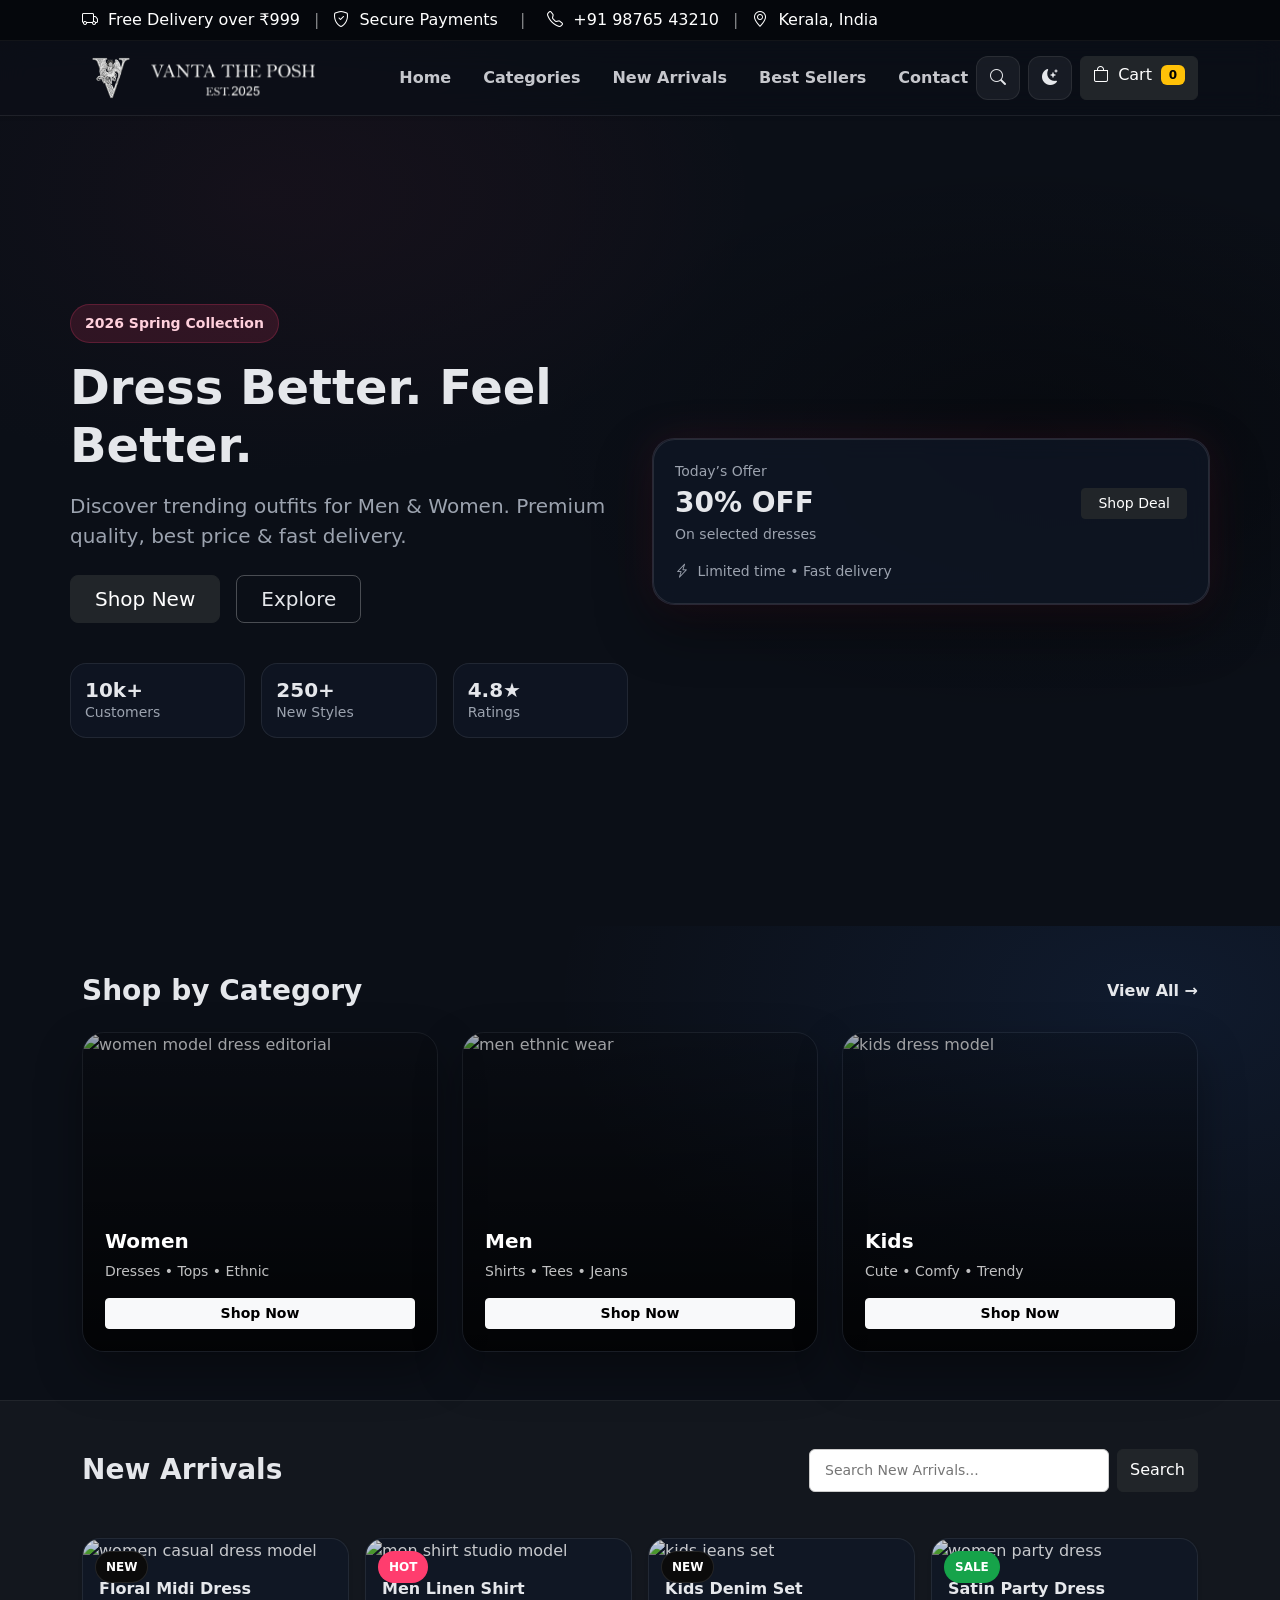
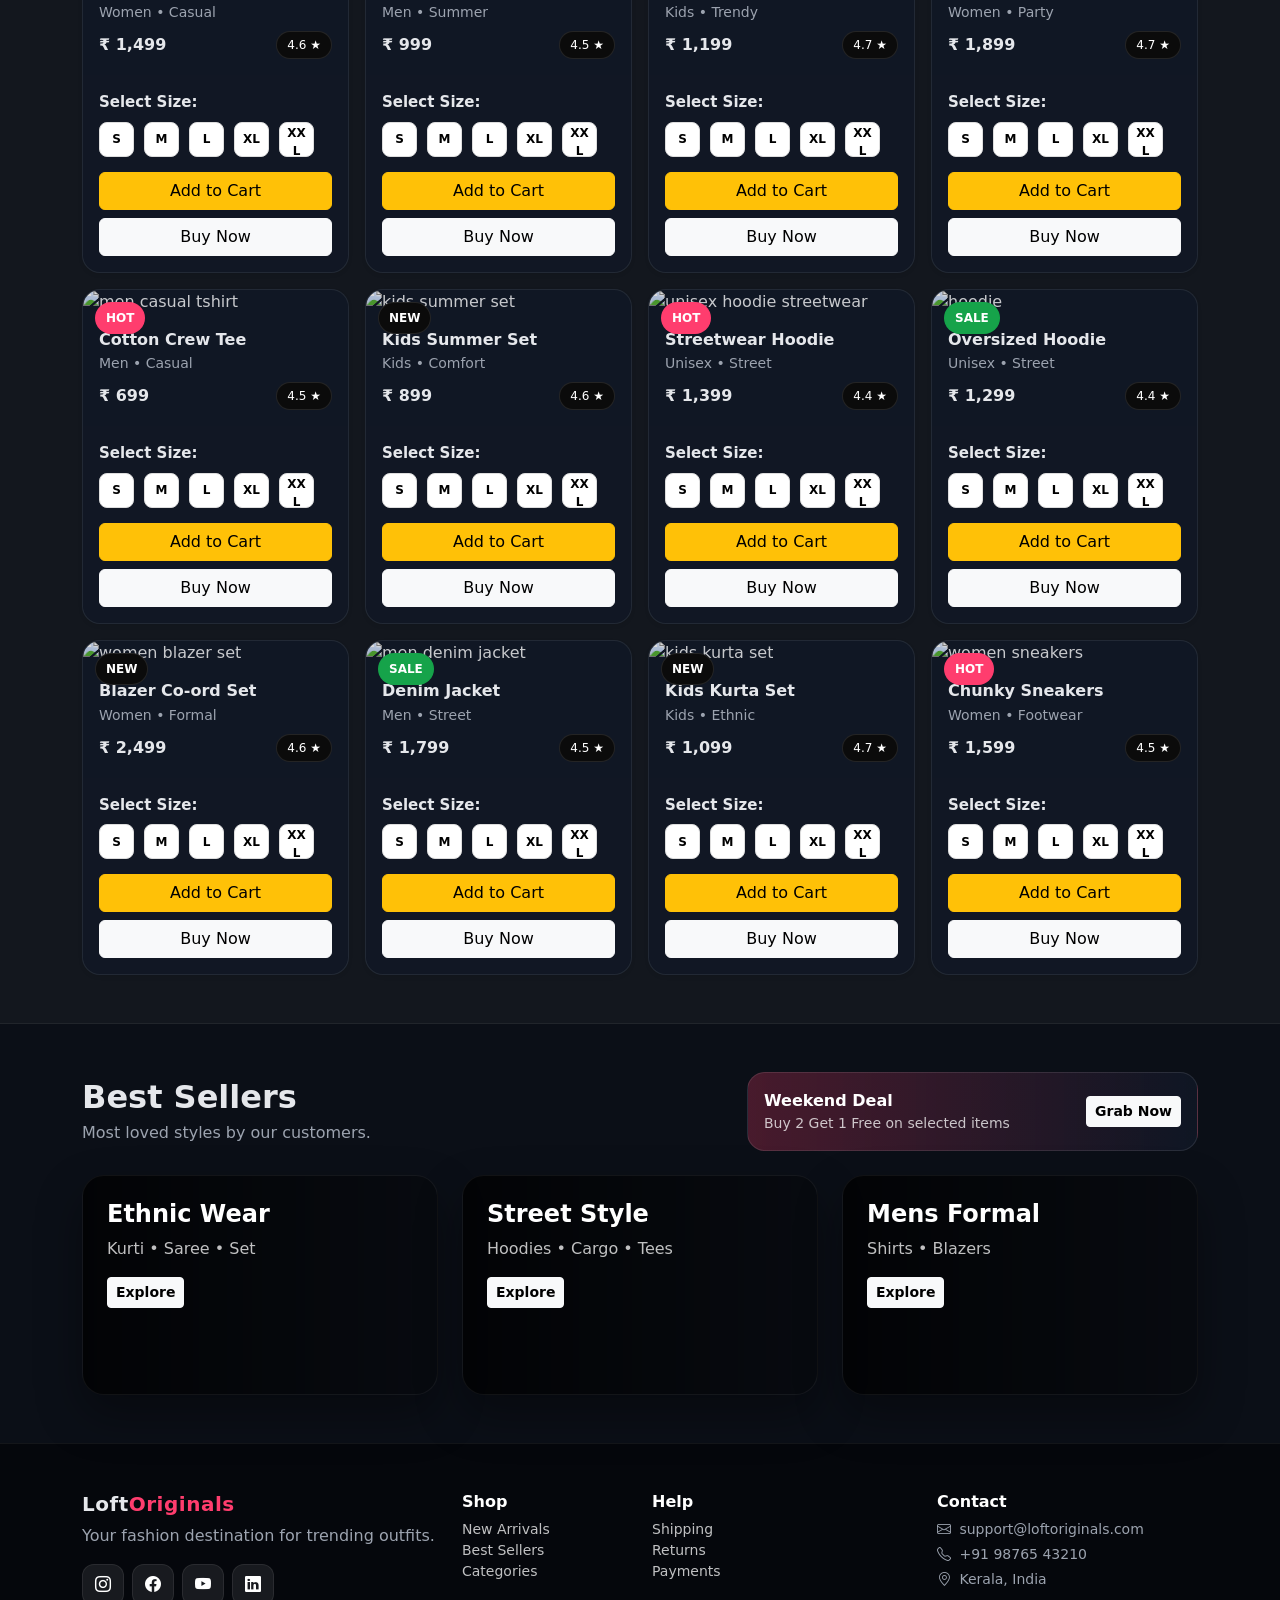
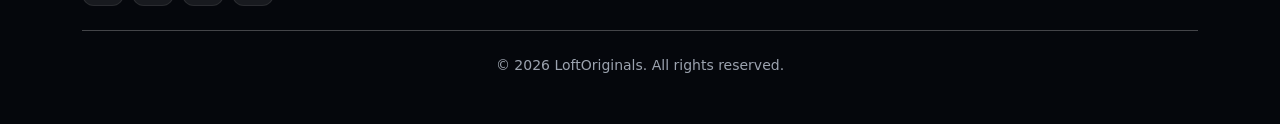
==== commit c91b94f0: "Updated products" ====
--- a/index.html
+++ b/index.html
@@ -67,9 +67,11 @@
     <i class="bi bi-moon-stars-fill" id="themeIconMobile"></i>
   </button>
 
-  <button class="btn btn-dark flex-grow-1" onclick="goToCart()" type="button">
-    <i class="bi bi-bag me-1"></i> Cart <span class="badge text-bg-warning ms-1">0</span>
-  </button>
+   <a href="cart.html" class="btn btn-dark flex-grow-1 cart-icon">
+  <i class="bi bi-bag me-1"></i>
+  Cart
+  <span id="cart-count" class="badge text-bg-warning ms-1">0</span>
+</a>
 </div>
 
       </div>
@@ -105,9 +107,11 @@
 </button>
 
 
-  <a class="btn btn-dark flex-grow-1" href="cart.html" type="button">
-    <i class="bi bi-bag me-1"></i> Cart <span class="badge text-bg-warning ms-1">0</span>
-  </a>
+ <a href="cart.html" class="btn btn-dark flex-grow-1 cart-icon">
+  <i class="bi bi-bag me-1"></i>
+  Cart
+  <span id="cart-count" class="badge text-bg-warning ms-1">0</span>
+</a>
 </div>
     </div>
   </div>
@@ -236,7 +240,7 @@
       </div>
     </div>
 
-    <div class="row g-3 new-row-scroll">
+    <div class="products-container row g-3 new-row-scroll">
 
       <!-- Product 1 -->
       <div class="col-sm-6 col-lg-3">
@@ -253,9 +257,29 @@
               <span class="rating">4.6 ★</span>
             </div>
           </div>
-          <div class="card-footer   border-0 p-3">
-            <a class="btn btn-warning w-100 mb-2" href="cart.html"  type="button">Add to Cart</a>
-            <a class="btn btn-light w-100" href="buynow.html" type="button">Buy Now</a>
+          
+          <div class="card-footer   border-0 p-3">
+
+         <div class="size-section">
+  <label>Select Size:</label>
+
+  <div class="size-options">
+    <button type="button" class="size-btn">S</button>
+    <button type="button" class="size-btn">M</button>
+    <button type="button" class="size-btn">L</button>
+    <button type="button" class="size-btn">XL</button>
+    <button type="button" class="size-btn">XXL</button>
+  </div>
+</div>
+
+<button 
+  class="btn btn-warning w-100 mb-2 add-to-cart"
+  data-name="Floral Midi Dress"
+  data-price="1499"
+  data-image="https://images.pexels.com/photos/1488463/pexels-photo-1488463.jpeg?auto=compress&cs=tinysrgb&w=1200">
+  Add to Cart
+</button>           
+ <a class="btn btn-light w-100" href="buynow.html" type="button">Buy Now</a>
           </div>
         </div>
       </div>
@@ -276,8 +300,24 @@
             </div>
           </div>
           <div class="card-footer   border-0 p-3">
-            <a class="btn btn-warning w-100 mb-2" href="cart.html"  type="button">Add to Cart</a>
-            <a class="btn btn-light w-100" href="buynow.html" type="button">Buy Now</a>
+            <div class="size-section">
+  <label>Select Size:</label>
+
+  <div class="size-options">
+    <button type="button" class="size-btn">S</button>
+    <button type="button" class="size-btn">M</button>
+    <button type="button" class="size-btn">L</button>
+    <button type="button" class="size-btn">XL</button>
+    <button type="button" class="size-btn">XXL</button>
+  </div>
+</div>
+<button 
+  class="btn btn-warning w-100 mb-2 add-to-cart"
+  data-name="Men Linen Shirt"
+  data-price="999"
+  data-image="https://5.imimg.com/data5/KK/YQ/MY-10139824/mens-linen-casual-shirt.jpg">
+  Add to Cart
+</button>            <a class="btn btn-light w-100" href="buynow.html" type="button">Buy Now</a>
           </div>
         </div>
       </div>
@@ -298,7 +338,24 @@
             </div>
           </div>
           <div class="card-footer   border-0 p-3">
-            <a class="btn btn-warning w-100 mb-2" href="cart.html"  type="button">Add to Cart</a>
+            <div class="size-section">
+  <label>Select Size:</label>
+
+  <div class="size-options">
+    <button type="button" class="size-btn">S</button>
+    <button type="button" class="size-btn">M</button>
+    <button type="button" class="size-btn">L</button>
+    <button type="button" class="size-btn">XL</button>
+    <button type="button" class="size-btn">XXL</button>
+  </div>
+</div>
+<button 
+  class="btn btn-warning w-100 mb-2 add-to-cart"
+  data-name="Kids Denim Set"
+  data-price="1199"
+  data-image="https://jujujam.in/cdn/shop/files/Denim_on_Denim_Boys_and_Girls_Classy_Co-ord_Set_3.jpg?v=1754491490&width=1100">
+  Add to Cart
+</button>
             <a class="btn btn-light w-100" href="buynow.html" type="button">Buy Now</a>
           </div>
         </div>
@@ -320,7 +377,24 @@
             </div>
           </div>
           <div class="card-footer   border-0 p-3">
-            <a class="btn btn-warning w-100 mb-2" href="cart.html"  type="button">Add to Cart</a>
+            <div class="size-section">
+  <label>Select Size:</label>
+
+  <div class="size-options">
+    <button type="button" class="size-btn">S</button>
+    <button type="button" class="size-btn">M</button>
+    <button type="button" class="size-btn">L</button>
+    <button type="button" class="size-btn">XL</button>
+    <button type="button" class="size-btn">XXL</button>
+  </div>
+</div>
+            <button 
+  class="btn btn-warning w-100 mb-2 add-to-cart"
+  data-name="Satin Party Dress"
+  data-price="1899"
+  data-image="https://images.pexels.com/photos/994523/pexels-photo-994523.jpeg?auto=compress&cs=tinysrgb&w=1200">
+  Add to Cart
+</button>
             <a class="btn btn-light w-100" href="buynow.html" type="button">Buy Now</a>
           </div>
         </div>
@@ -342,7 +416,24 @@
             </div>
           </div>
           <div class="card-footer   border-0 p-3">
-            <a class="btn btn-warning w-100 mb-2" href="cart.html"  type="button">Add to Cart</a>
+            <div class="size-section">
+  <label>Select Size:</label>
+
+  <div class="size-options">
+    <button type="button" class="size-btn">S</button>
+    <button type="button" class="size-btn">M</button>
+    <button type="button" class="size-btn">L</button>
+    <button type="button" class="size-btn">XL</button>
+    <button type="button" class="size-btn">XXL</button>
+  </div>
+</div>
+<button 
+    class="btn btn-warning w-100 mb-2 add-to-cart"
+    data-name="Satin Party Dress"
+    data-price="1899"
+    data-image="https://images.pexels.com/photos/994523/pexels-photo-994523.jpeg?auto=compress&cs=tinysrgb&w=1200">
+  Add to Cart
+</button>
             <a class="btn btn-light w-100" href="buynow.html" type="button">Buy Now</a>
           </div>
         </div>
@@ -364,8 +455,24 @@
             </div>
           </div>
           <div class="card-footer   border-0 p-3">
-            <a class="btn btn-warning w-100 mb-2" href="cart.html"  type="button">Add to Cart</a>
-            <a class="btn btn-light w-100" href="buynow.html" type="button">Buy Now</a>
+            <div class="size-section">
+  <label>Select Size:</label>
+
+  <div class="size-options">
+    <button type="button" class="size-btn">S</button>
+    <button type="button" class="size-btn">M</button>
+    <button type="button" class="size-btn">L</button>
+    <button type="button" class="size-btn">XL</button>
+    <button type="button" class="size-btn">XXL</button>
+  </div>
+</div>
+<button 
+      class="btn btn-warning w-100 mb-2 add-to-cart"
+        data-name="Kids Summer Set"
+        data-price="899"
+        data-image="https://images.pexels.com/photos/2983464/pexels-photo-2983464.jpeg?auto=compress&cs=tinysrgb&w=1200">
+  Add to Cart
+</button>            <a class="btn btn-light w-100" href="buynow.html" type="button">Buy Now</a>
           </div>
         </div>
       </div>
@@ -386,8 +493,24 @@
             </div>
           </div>
           <div class="card-footer   border-0 p-3">
-            <a class="btn btn-warning w-100 mb-2" href="cart.html"  type="button">Add to Cart</a>
-            <a class="btn btn-light w-100" href="buynow.html" type="button">Buy Now</a>
+            <div class="size-section">
+  <label>Select Size:</label>
+
+  <div class="size-options">
+    <button type="button" class="size-btn">S</button>
+    <button type="button" class="size-btn">M</button>
+    <button type="button" class="size-btn">L</button>
+    <button type="button" class="size-btn">XL</button>
+    <button type="button" class="size-btn">XXL</button>
+  </div>
+</div>
+<button 
+      class="btn btn-warning w-100 mb-2 add-to-cart"
+      data-name="Streetwear Hoodie"
+      data-price="1399"
+      data-image="https://i.pinimg.com/736x/10/de/a8/10dea87e4b1d052e4f1f16f877e13fe0.jpg">
+  Add to Cart
+</button>            <a class="btn btn-light w-100" href="buynow.html" type="button">Buy Now</a>
           </div>
         </div>
       </div>
@@ -408,7 +531,24 @@
             </div>
           </div>
           <div class="card-footer   border-0 p-3">
-            <a class="btn btn-warning w-100 mb-2" href="cart.html"  type="button">Add to Cart</a>
+            <div class="size-section">
+  <label>Select Size:</label>
+
+  <div class="size-options">
+    <button type="button" class="size-btn">S</button>
+    <button type="button" class="size-btn">M</button>
+    <button type="button" class="size-btn">L</button>
+    <button type="button" class="size-btn">XL</button>
+    <button type="button" class="size-btn">XXL</button>
+  </div>
+</div>
+<button 
+  class="btn btn-warning w-100 mb-2 add-to-cart"
+    data-name="Oversized Hoodie"
+    data-price="1299"
+    data-image="https://images.unsplash.com/photo-1485462537746-965f33f7f6a7?auto=format&fit=crop&w=1200&q=80">
+  Add to Cart
+</button>
             <a class="btn btn-light w-100" href="buynow.html" type="button">Buy Now</a>
           </div>
         </div>
@@ -430,7 +570,24 @@
             </div>
           </div>
           <div class="card-footer   border-0 p-3">
-            <a class="btn btn-warning w-100 mb-2" href="cart.html"  type="button">Add to Cart</a>
+            <div class="size-section">
+  <label>Select Size:</label>
+
+  <div class="size-options">
+    <button type="button" class="size-btn">S</button>
+    <button type="button" class="size-btn">M</button>
+    <button type="button" class="size-btn">L</button>
+    <button type="button" class="size-btn">XL</button>
+    <button type="button" class="size-btn">XXL</button>
+  </div>
+</div>
+<button 
+  class="btn btn-warning w-100 mb-2 add-to-cart"
+    data-name="Blazer Co-ord Set"
+    data-price="2499"
+    data-image="https://images.pexels.com/photos/3755706/pexels-photo-3755706.jpeg?auto=compress&cs=tinysrgb&w=1200">
+  Add to Cart
+</button>
             <a class="btn btn-light w-100" href="buynow.html" type="button">Buy Now</a>
           </div>
         </div>
@@ -452,7 +609,24 @@
             </div>
           </div>
           <div class="card-footer   border-0 p-3">
-            <a class="btn btn-warning w-100 mb-2" href="cart.html"  type="button">Add to Cart</a>
+            <div class="size-section">
+  <label>Select Size:</label>
+
+  <div class="size-options">
+    <button type="button" class="size-btn">S</button>
+    <button type="button" class="size-btn">M</button>
+    <button type="button" class="size-btn">L</button>
+    <button type="button" class="size-btn">XL</button>
+    <button type="button" class="size-btn">XXL</button>
+  </div>
+</div>
+<button 
+  class="btn btn-warning w-100 mb-2 add-to-cart"
+    data-name="Denim Jacket"
+    data-price="1799"
+    data-image="https://images.pexels.com/photos/2857037/pexels-photo-2857037.jpeg?auto=compress&cs=tinysrgb&w=1200">
+  Add to Cart
+</button>
             <a class="btn btn-light w-100" href="buynow.html" type="button">Buy Now</a>
           </div>
         </div>
@@ -474,7 +648,24 @@
             </div>
           </div>
           <div class="card-footer   border-0 p-3">
-            <a class="btn btn-warning w-100 mb-2" href="cart.html"  type="button">Add to Cart</a>
+            <div class="size-section">
+  <label>Select Size:</label>
+
+  <div class="size-options">
+    <button type="button" class="size-btn">S</button>
+    <button type="button" class="size-btn">M</button>
+    <button type="button" class="size-btn">L</button>
+    <button type="button" class="size-btn">XL</button>
+    <button type="button" class="size-btn">XXL</button>
+  </div>
+</div>
+<button 
+  class="btn btn-warning w-100 mb-2 add-to-cart"
+  data-name="Kids Kurta Set"
+  data-price="1099"
+  data-image="https://images.pexels.com/photos/3667816/pexels-photo-3667816.jpeg?auto=compress&cs=tinysrgb&w=1200">
+  Add to Cart
+</button>
             <a class="btn btn-light w-100" href="buynow.html" type="button">Buy Now</a>
           </div>
         </div>
@@ -496,7 +687,24 @@
             </div>
           </div>
           <div class="card-footer   border-0 p-3">
-            <a class="btn btn-warning w-100 mb-2" href="cart.html"  type="button">Add to Cart</a>
+            <div class="size-section">
+  <label>Select Size:</label>
+
+  <div class="size-options">
+    <button type="button" class="size-btn">S</button>
+    <button type="button" class="size-btn">M</button>
+    <button type="button" class="size-btn">L</button>
+    <button type="button" class="size-btn">XL</button>
+    <button type="button" class="size-btn">XXL</button>
+  </div>
+</div>
+<button 
+  class="btn btn-warning w-100 mb-2 add-to-cart"
+  data-name="Chunky Sneakers"
+  data-price="1599"
+  data-image="https://images.pexels.com/photos/974911/pexels-photo-974911.jpeg?auto=compress&cs=tinysrgb&w=1200">
+  Add to Cart
+</button>
             <a class="btn btn-light w-100" href="buynow.html" type="button">Buy Now</a>
           </div>
         </div>
@@ -661,25 +869,115 @@
 }
 function searchProducts() {
 
-  let input = document.getElementById("searchInput").value.toLowerCase();
-
-  // ONLY new arrival section il ullath select cheyyunnu
-  let products = document.querySelectorAll("#new .p-card");
-
-  products.forEach(function(product) {
-
-    let title = product.querySelector("h6").innerText.toLowerCase();
+  let input = document.getElementById("searchInput").value.toLowerCase().trim();
+  let container = document.querySelector(".products-container");
+  let products = Array.from(container.querySelectorAll(".col-sm-6"));
+
+  let matchCount = 0;
+
+  products.forEach(function(col) {
+
+    let title = col.querySelector("h6").innerText.toLowerCase();
 
     if (title.includes(input)) {
-      product.style.display = "block";
+      col.style.display = "";
+      container.prepend(col);   // matched items top il varum
+      matchCount++;
     } else {
-      product.style.display = "none";
+      col.style.display = "none";
     }
 
   });
 
 }
 
+document.addEventListener("DOMContentLoaded", function () {
+
+  let cart = JSON.parse(localStorage.getItem("cart")) || [];
+  let countDisplay = document.getElementById("cart-count");
+
+  function saveCart() {
+    localStorage.setItem("cart", JSON.stringify(cart));
+  }
+
+  // 🔥 Correct count (include quantity)
+  function updateCartCount() {
+    let totalQty = 0;
+    cart.forEach(item => {
+      totalQty += item.qty;
+    });
+    countDisplay.innerText = totalQty;
+  }
+
+  updateCartCount();
+
+  document.querySelectorAll(".add-to-cart").forEach(button => {
+
+    button.addEventListener("click", function () {
+
+      let product = {
+        name: this.dataset.name,
+        price: parseInt(this.dataset.price),
+        image: this.dataset.image,
+        qty: 1
+      };
+
+      // 🔥 Check if product already exists
+      let existing = cart.find(item => item.name === product.name);
+
+      if (existing) {
+        existing.qty++;   // increase quantity
+      } else {
+        cart.push(product);
+      }
+
+      saveCart();
+      updateCartCount();
+
+      alert("Added to cart ✅");
+    });
+
+  });
+
+});
+
+
+document.addEventListener("DOMContentLoaded", function () {
+
+  let cart = JSON.parse(localStorage.getItem("cart")) || [];
+  let countDisplay = document.getElementById("cart-count");
+
+  function updateCartCount() {
+    if (!countDisplay) return;
+
+    let totalQty = 0;
+    cart.forEach(item => {
+      totalQty += item.qty;
+    });
+
+    countDisplay.innerText = totalQty;
+  }
+
+  updateCartCount();
+});
+
+let selectedSize = "";
+
+document.querySelectorAll(".size-btn").forEach(btn => {
+
+  btn.addEventListener("click", function () {
+
+    if (this.classList.contains("disabled")) return;
+
+    document.querySelectorAll(".size-btn").forEach(b =>
+      b.classList.remove("active")
+    );
+
+    this.classList.add("active");
+    selectedSize = this.innerText;
+  });
+
+});
 </script>
 </body>
 </html>
--- a/index.css
+++ b/index.css
@@ -962,4 +962,93 @@
 #searchInput:focus {
   border-color: #000;
   box-shadow: 0 0 5px rgba(0,0,0,0.2);
+}
+.products-container {
+  
+  margin-top: 30px;
+  
+}
+
+.product-card {
+  background: #111;
+  border-radius: 12px;
+  overflow: hidden;
+  padding: 15px;
+  transition: 0.3s;
+}
+
+.product-card img {
+  width: 100%;
+  height: 250px;
+  object-fit: cover;
+  border-radius: 10px;
+}
+@media (max-width: 768px) {
+  .products-container {
+    grid-template-columns: repeat(2, 1fr);
+  }
+
+  .product-card img {
+    height: 180px;
+  }
+}
+/* SIZE SECTION */
+.size-section {
+  margin-bottom: 15px;
+  width: 100%;
+}
+
+.size-section label {
+  font-weight: 600;
+  margin-bottom: 8px;
+  display: block;
+  font-size: 15px;
+}
+
+/* SIZE BUTTONS CONTAINER */
+.size-options {
+  display: flex;
+  gap: 10px;
+  flex-wrap: wrap;
+}
+
+/* SIZE BUTTON STYLE */
+.size-btn {
+  width: 35px;
+  height: 35px;
+  border: 1.5px solid #ddd;
+  background: #fff;
+  border-radius: 8px;
+  font-weight: 600;
+  font-size: 12px;
+  cursor: pointer;
+  transition: all 0.3s ease;
+}
+
+/* Hover Effect */
+.size-btn:hover {
+  border-color: #000;
+}
+
+/* Selected Size */
+.size-btn.active {
+  background: #000;
+  color: #fff;
+  border-color: #000;
+}
+
+/* Out of stock size */
+.size-btn.disabled {
+  background: #f5f5f5;
+  color: #aaa;
+  cursor: not-allowed;
+  border-color: #eee;
+}
+
+/* Mobile Responsive */
+@media (max-width: 576px) {
+  .size-btn {
+    width: 40px;
+    height: 30px;
+  }
 }
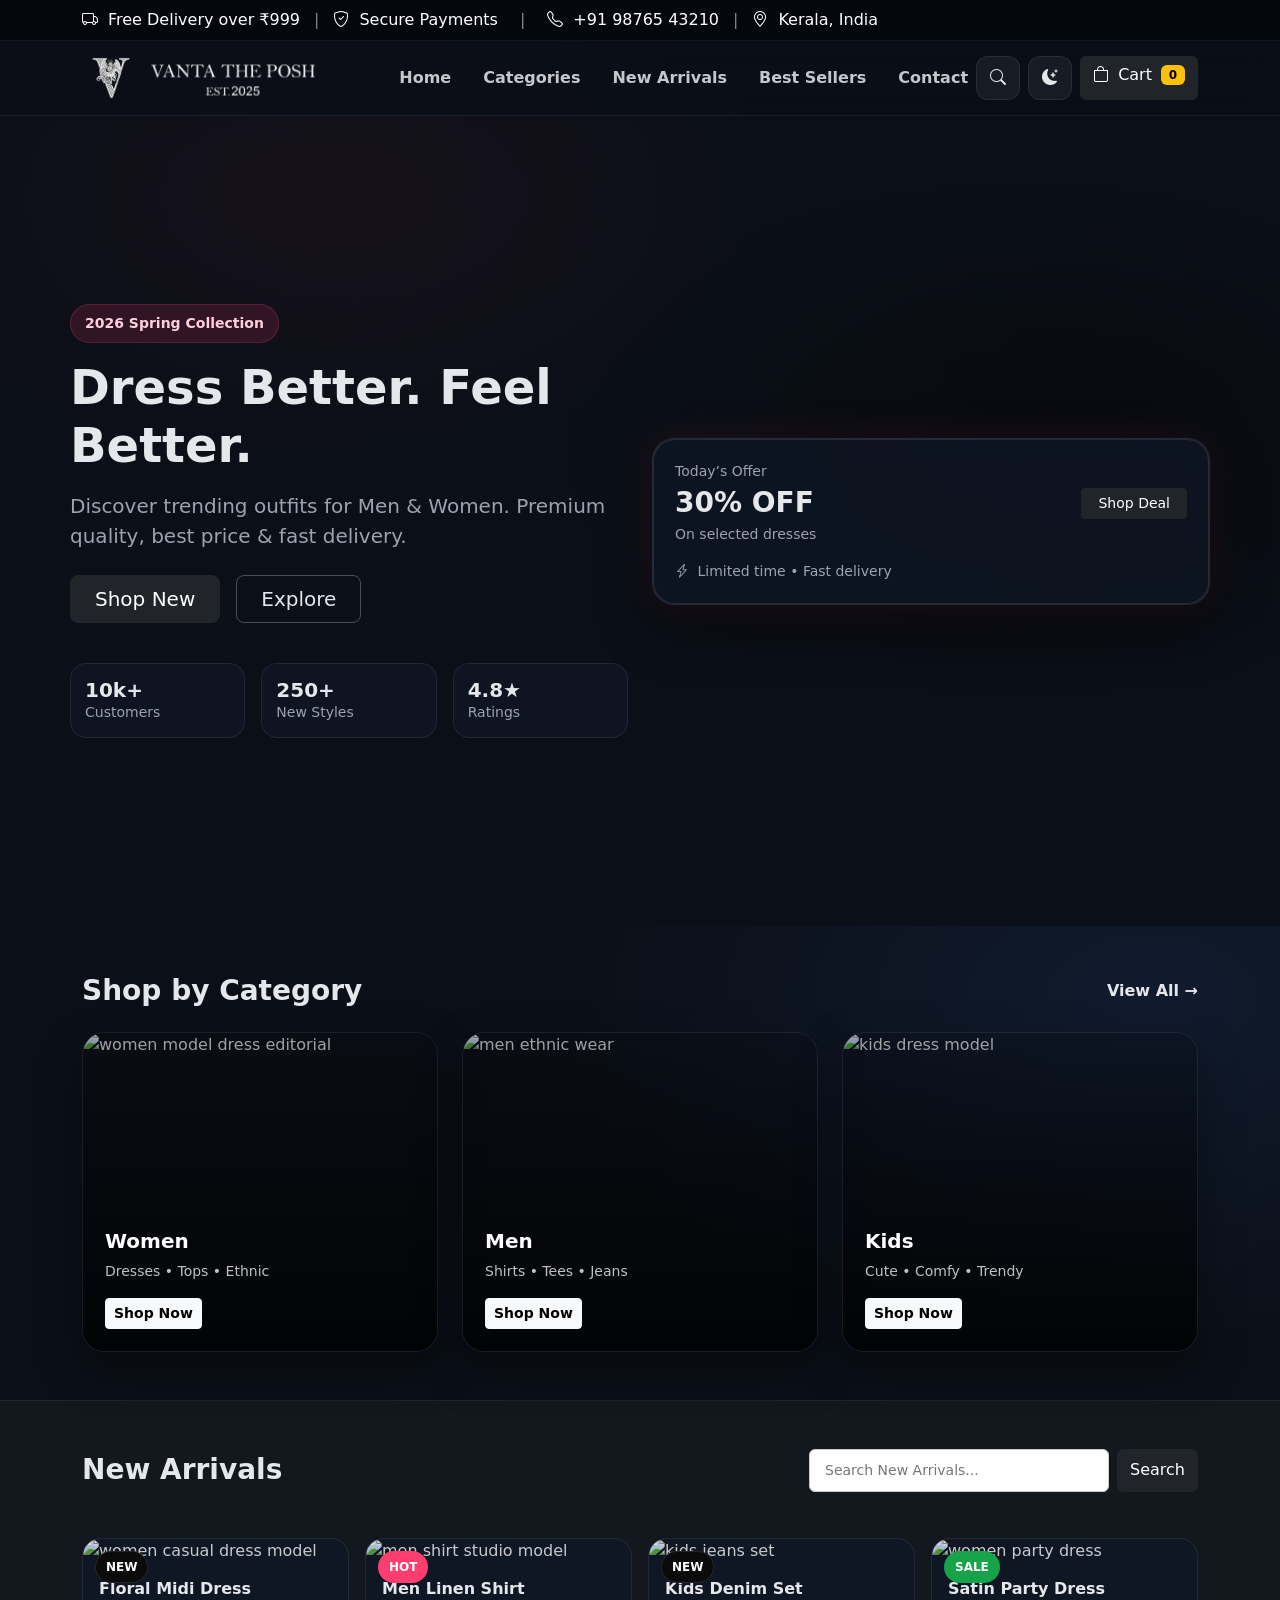
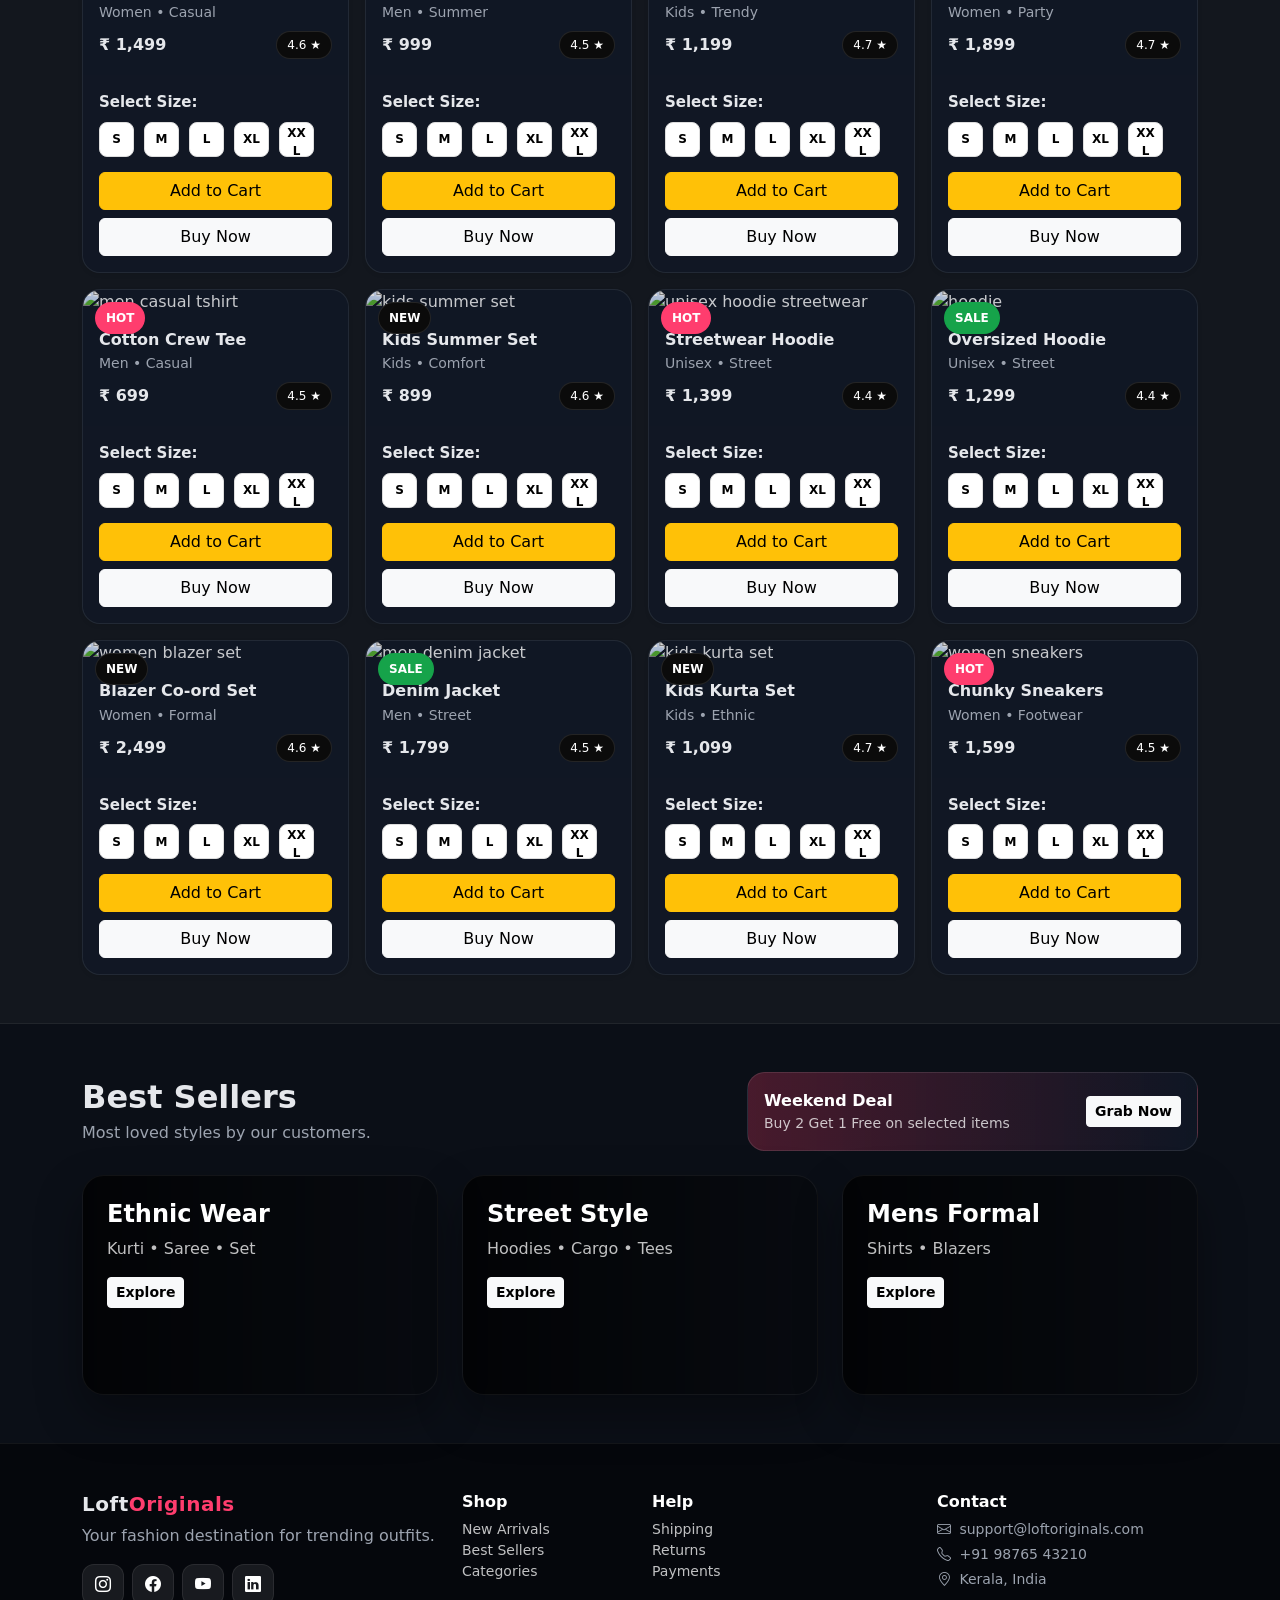
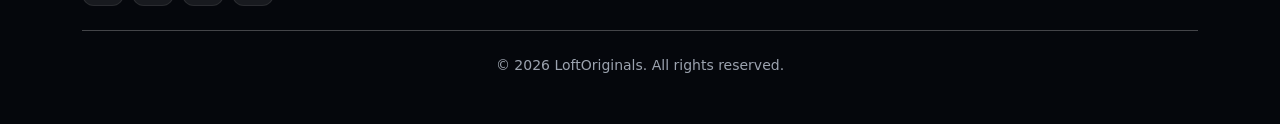
==== commit 7cd64a8f: "Updated products" ====
--- a/index.html
+++ b/index.html
@@ -107,7 +107,7 @@
 </button>
 
 
- <a href="cart.html" class="btn btn-dark flex-grow-1 cart-icon">
+  <a href="cart.html" class="btn btn-dark flex-grow-1 cart-icon">
   <i class="bi bi-bag me-1"></i>
   Cart
   <span id="cart-count" class="badge text-bg-warning ms-1">0</span>
@@ -196,8 +196,11 @@
             <div class="cat-overlay">
               <h5 class="fw-bold">Women</h5>
               <p class="small mb-3 opacity-75">Dresses • Tops • Ethnic</p>
-              <button class="btn btn-light btn-sm fw-semibold" type="button">Shop Now</button>
-            </div>
+<a href="women.html">
+  <button class="btn btn-light btn-sm fw-semibold">
+    Shop Now
+  </button>
+</a>            </div>
           </div>
         </div>
 
@@ -207,8 +210,11 @@
             <div class="cat-overlay">
               <h5 class="fw-bold">Men</h5>
               <p class="small mb-3 opacity-75">Shirts • Tees • Jeans</p>
-              <button class="btn btn-light btn-sm fw-semibold" type="button">Shop Now</button>
-            </div>
+<a href="men.html">
+  <button class="btn btn-light btn-sm fw-semibold">
+    Shop Now
+  </button>
+</a>            </div>
           </div>
         </div>
 
@@ -218,8 +224,11 @@
             <div class="cat-overlay">
               <h5 class="fw-bold">Kids</h5>
               <p class="small mb-3 opacity-75">Cute • Comfy • Trendy</p>
-              <button class="btn btn-light btn-sm fw-semibold" type="button">Shop Now</button>
-            </div>
+<a href="kids.html">
+  <button class="btn btn-light btn-sm fw-semibold">
+    Shop Now
+  </button>
+</a>            </div>
           </div>
         </div>
       </div>
@@ -273,7 +282,7 @@
 </div>
 
 <button 
-  class="btn btn-warning w-100 mb-2 add-to-cart"
+  class="buy-now btn btn-warning w-100 mb-2 add-to-cart"
   data-name="Floral Midi Dress"
   data-price="1499"
   data-image="https://images.pexels.com/photos/1488463/pexels-photo-1488463.jpeg?auto=compress&cs=tinysrgb&w=1200">
@@ -312,7 +321,7 @@
   </div>
 </div>
 <button 
-  class="btn btn-warning w-100 mb-2 add-to-cart"
+  class="buy-now btn btn-warning w-100 mb-2 add-to-cart"
   data-name="Men Linen Shirt"
   data-price="999"
   data-image="https://5.imimg.com/data5/KK/YQ/MY-10139824/mens-linen-casual-shirt.jpg">
@@ -350,7 +359,7 @@
   </div>
 </div>
 <button 
-  class="btn btn-warning w-100 mb-2 add-to-cart"
+  class="buy-now btn btn-warning w-100 mb-2 add-to-cart"
   data-name="Kids Denim Set"
   data-price="1199"
   data-image="https://jujujam.in/cdn/shop/files/Denim_on_Denim_Boys_and_Girls_Classy_Co-ord_Set_3.jpg?v=1754491490&width=1100">
@@ -389,7 +398,7 @@
   </div>
 </div>
             <button 
-  class="btn btn-warning w-100 mb-2 add-to-cart"
+  class="buy-now btn btn-warning w-100 mb-2 add-to-cart"
   data-name="Satin Party Dress"
   data-price="1899"
   data-image="https://images.pexels.com/photos/994523/pexels-photo-994523.jpeg?auto=compress&cs=tinysrgb&w=1200">
@@ -428,7 +437,7 @@
   </div>
 </div>
 <button 
-    class="btn btn-warning w-100 mb-2 add-to-cart"
+    class="buy-now btn btn-warning w-100 mb-2 add-to-cart"
     data-name="Satin Party Dress"
     data-price="1899"
     data-image="https://images.pexels.com/photos/994523/pexels-photo-994523.jpeg?auto=compress&cs=tinysrgb&w=1200">
@@ -467,7 +476,7 @@
   </div>
 </div>
 <button 
-      class="btn btn-warning w-100 mb-2 add-to-cart"
+      class="buy-now btn btn-warning w-100 mb-2 add-to-cart"
         data-name="Kids Summer Set"
         data-price="899"
         data-image="https://images.pexels.com/photos/2983464/pexels-photo-2983464.jpeg?auto=compress&cs=tinysrgb&w=1200">
@@ -505,7 +514,7 @@
   </div>
 </div>
 <button 
-      class="btn btn-warning w-100 mb-2 add-to-cart"
+      class="buy-now btn btn-warning w-100 mb-2 add-to-cart"
       data-name="Streetwear Hoodie"
       data-price="1399"
       data-image="https://i.pinimg.com/736x/10/de/a8/10dea87e4b1d052e4f1f16f877e13fe0.jpg">
@@ -543,7 +552,7 @@
   </div>
 </div>
 <button 
-  class="btn btn-warning w-100 mb-2 add-to-cart"
+  class="buy-now btn btn-warning w-100 mb-2 add-to-cart"
     data-name="Oversized Hoodie"
     data-price="1299"
     data-image="https://images.unsplash.com/photo-1485462537746-965f33f7f6a7?auto=format&fit=crop&w=1200&q=80">
@@ -582,7 +591,7 @@
   </div>
 </div>
 <button 
-  class="btn btn-warning w-100 mb-2 add-to-cart"
+  class="buy-now btn btn-warning w-100 mb-2 add-to-cart"
     data-name="Blazer Co-ord Set"
     data-price="2499"
     data-image="https://images.pexels.com/photos/3755706/pexels-photo-3755706.jpeg?auto=compress&cs=tinysrgb&w=1200">
@@ -621,7 +630,7 @@
   </div>
 </div>
 <button 
-  class="btn btn-warning w-100 mb-2 add-to-cart"
+  class="buy-now btn btn-warning w-100 mb-2 add-to-cart"
     data-name="Denim Jacket"
     data-price="1799"
     data-image="https://images.pexels.com/photos/2857037/pexels-photo-2857037.jpeg?auto=compress&cs=tinysrgb&w=1200">
@@ -660,14 +669,19 @@
   </div>
 </div>
 <button 
-  class="btn btn-warning w-100 mb-2 add-to-cart"
+  class="buy-now btn btn-warning w-100 mb-2 add-to-cart"
   data-name="Kids Kurta Set"
   data-price="1099"
   data-image="https://images.pexels.com/photos/3667816/pexels-photo-3667816.jpeg?auto=compress&cs=tinysrgb&w=1200">
   Add to Cart
 </button>
-            <a class="btn btn-light w-100" href="buynow.html" type="button">Buy Now</a>
-          </div>
+<button 
+  class="buy-now btn btn-light w-100"
+  data-name="Kids Kurta Set"
+  data-price="1099"
+  data-image="https://images.pexels.com/photos/3667816/pexels-photo-3667816.jpeg?auto=compress&cs=tinysrgb&w=1200">
+  Buy Now
+</button>          </div>
         </div>
       </div>
 
@@ -699,14 +713,20 @@
   </div>
 </div>
 <button 
-  class="btn btn-warning w-100 mb-2 add-to-cart"
+  class=" btn btn-warning w-100 mb-2 add-to-cart"
   data-name="Chunky Sneakers"
   data-price="1599"
   data-image="https://images.pexels.com/photos/974911/pexels-photo-974911.jpeg?auto=compress&cs=tinysrgb&w=1200">
   Add to Cart
 </button>
-            <a class="btn btn-light w-100" href="buynow.html" type="button">Buy Now</a>
-          </div>
+<button 
+  class="buy-now btn btn-light w-100"
+  data-name="Chunky Sneakers"
+  data-price="1599"
+  data-image="https://images.pexels.com/photos/1082528/pexels-photo-1082528.jpeg?auto=compress&cs=tinysrgb&w=1200">
+  Buy Now
+</button>
+</div>
         </div>
       </div>
 
@@ -896,88 +916,126 @@
   let cart = JSON.parse(localStorage.getItem("cart")) || [];
   let countDisplay = document.getElementById("cart-count");
 
-  function saveCart() {
-    localStorage.setItem("cart", JSON.stringify(cart));
-  }
-
-  // 🔥 Correct count (include quantity)
   function updateCartCount() {
-    let totalQty = 0;
-    cart.forEach(item => {
-      totalQty += item.qty;
+
+  let cart = JSON.parse(localStorage.getItem("cart")) || [];
+
+  let totalQty = cart.reduce((sum, item) => sum + (item.qty || 1), 0);
+
+  document.querySelectorAll("#cart-count").forEach(countEl => {
+    countEl.innerText = totalQty;
+  });
+
+}
+  updateCartCount();
+
+  // ✅ SIZE SELECT (Product Wise)
+  document.querySelectorAll(".size-options").forEach(sizeGroup => {
+
+    sizeGroup.querySelectorAll(".size-btn").forEach(btn => {
+
+      btn.addEventListener("click", function () {
+
+        sizeGroup.querySelectorAll(".size-btn").forEach(b =>
+          b.classList.remove("active")
+        );
+
+        this.classList.add("active");
+
+      });
+
     });
-    countDisplay.innerText = totalQty;
-  }
-
-  updateCartCount();
-
+
+  });
+
+  // ✅ ADD TO CART WITH SIZE
   document.querySelectorAll(".add-to-cart").forEach(button => {
 
     button.addEventListener("click", function () {
+
+      let card = this.closest(".card");
+      let activeSizeBtn = card.querySelector(".size-btn.active");
+
+      if (!activeSizeBtn) {
+        alert("Please select size ⚠");
+        return;
+      }
+
+      let selectedSize = activeSizeBtn.innerText;
 
       let product = {
         name: this.dataset.name,
         price: parseInt(this.dataset.price),
         image: this.dataset.image,
+        size: selectedSize,
         qty: 1
       };
 
-      // 🔥 Check if product already exists
-      let existing = cart.find(item => item.name === product.name);
-
-      if (existing) {
-        existing.qty++;   // increase quantity
+      // ✅ Check if same product + same size already exists
+      let existingItem = cart.find(item =>
+        item.name === product.name && item.size === product.size
+      );
+
+      if (existingItem) {
+        existingItem.qty++;
       } else {
         cart.push(product);
       }
 
-      saveCart();
+      localStorage.setItem("cart", JSON.stringify(cart));
       updateCartCount();
 
       alert("Added to cart ✅");
+
+      // ✅ AUTO RESET SIZE
+      activeSizeBtn.classList.remove("active");
+
     });
 
   });
 
 });
 
-
 document.addEventListener("DOMContentLoaded", function () {
 
-  let cart = JSON.parse(localStorage.getItem("cart")) || [];
-  let countDisplay = document.getElementById("cart-count");
-
-  function updateCartCount() {
-    if (!countDisplay) return;
-
-    let totalQty = 0;
-    cart.forEach(item => {
-      totalQty += item.qty;
+  document.querySelectorAll(".buy-now").forEach(button => {
+
+    button.addEventListener("click", function(){
+
+      let card = this.closest(".card");
+
+      if(!card){
+        alert("Product not found");
+        return;
+      }
+
+      let activeSizeBtn = card.querySelector(".size-btn.active");
+
+      if(!activeSizeBtn){
+        alert("Please select size ⚠");
+        return;
+      }
+
+      let product = {
+        name: this.dataset.name,
+        price: parseInt(this.dataset.price),
+        image: this.dataset.image,
+        size: activeSizeBtn.innerText,
+        qty: 1
+      };
+
+      console.log("Saving product:", product); // 🔥 DEBUG
+
+      localStorage.setItem("buyNowItem", JSON.stringify(product));
+
+      window.location.href = "buynow.html";
+
     });
 
-    countDisplay.innerText = totalQty;
-  }
-
-  updateCartCount();
+  });
+
 });
 
-let selectedSize = "";
-
-document.querySelectorAll(".size-btn").forEach(btn => {
-
-  btn.addEventListener("click", function () {
-
-    if (this.classList.contains("disabled")) return;
-
-    document.querySelectorAll(".size-btn").forEach(b =>
-      b.classList.remove("active")
-    );
-
-    this.classList.add("active");
-    selectedSize = this.innerText;
-  });
-
-});
 </script>
 </body>
 </html>
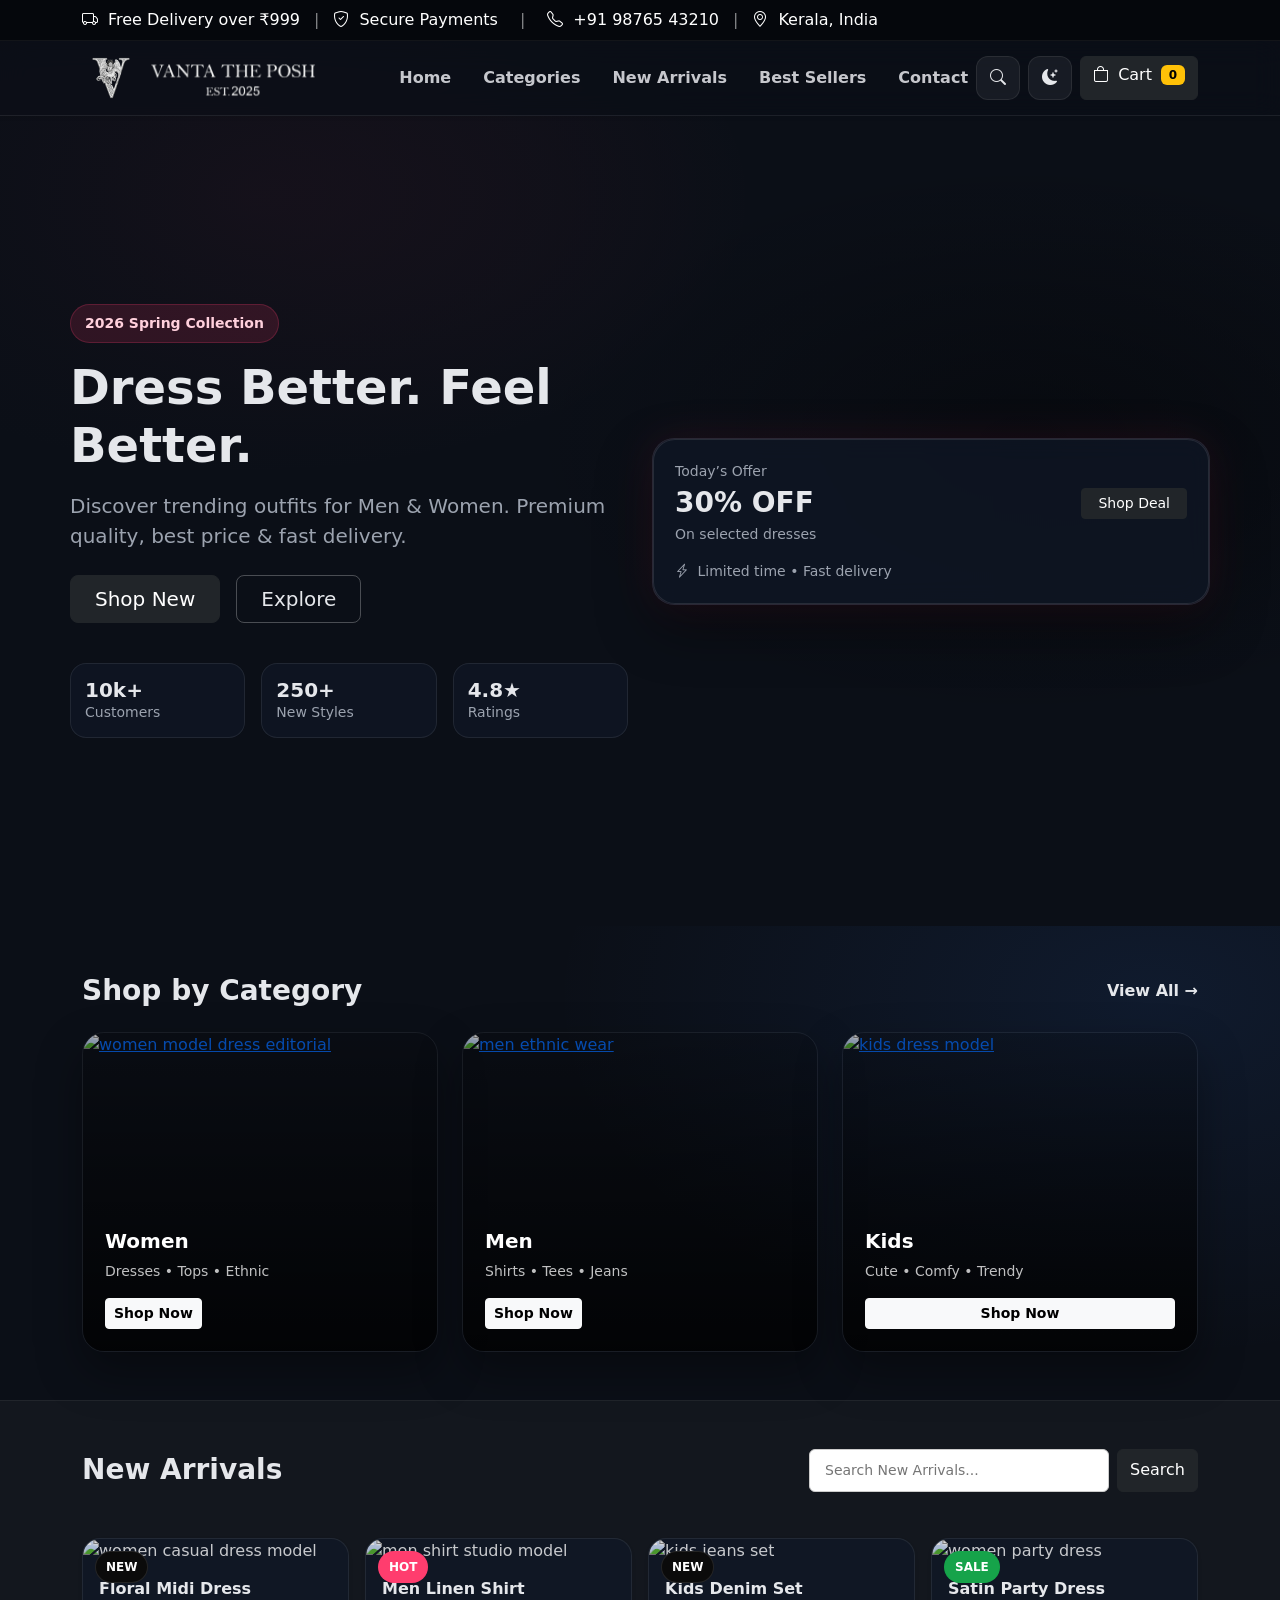
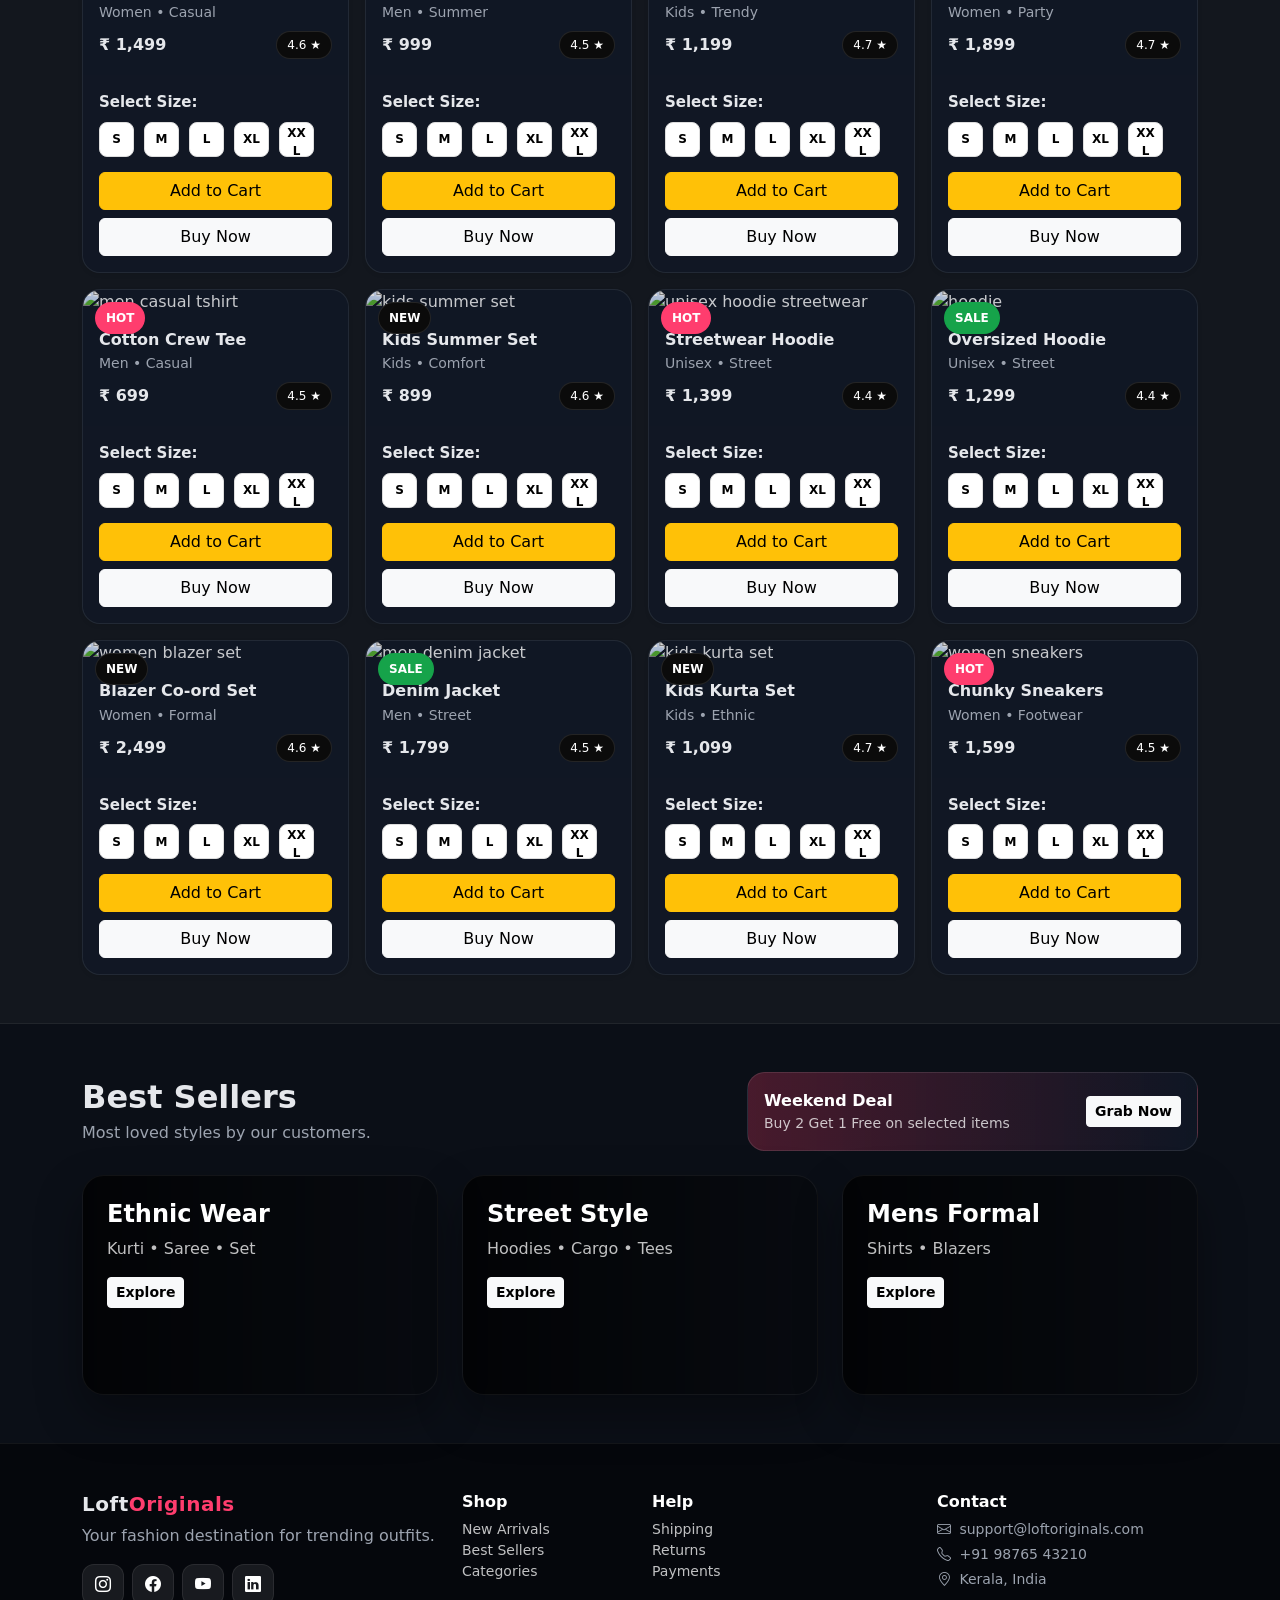
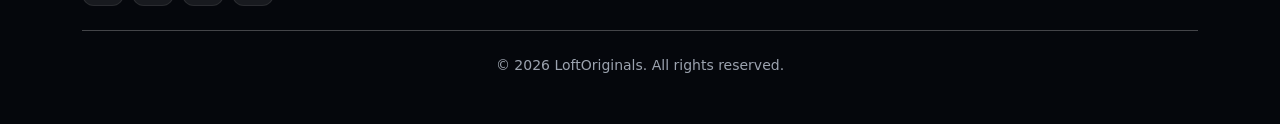
==== commit 9cb36987: "Updated products" ====
--- a/index.html
+++ b/index.html
@@ -192,11 +192,13 @@
       <div class="row g-2 g-md-4">
         <div class="col-4">
           <div class="cat-card cat-card-sm">
+            <a href="women.html">
             <img src="https://images.pexels.com/photos/5704849/pexels-photo-5704849.jpeg?auto=compress&cs=tinysrgb&w=1200" alt="women model dress editorial"/>
+            </a> 
             <div class="cat-overlay">
               <h5 class="fw-bold">Women</h5>
               <p class="small mb-3 opacity-75">Dresses • Tops • Ethnic</p>
-<a href="women.html">
+            <a href="women.html">
   <button class="btn btn-light btn-sm fw-semibold">
     Shop Now
   </button>
@@ -206,11 +208,13 @@
 
         <div class="col-4">
           <div class="cat-card cat-card-sm">
+            <a href="men.html">
             <img src="https://images.pexels.com/photos/1036627/pexels-photo-1036627.jpeg?auto=compress&cs=tinysrgb&w=1200" alt="men ethnic wear"/>
+            </a>
             <div class="cat-overlay">
               <h5 class="fw-bold">Men</h5>
               <p class="small mb-3 opacity-75">Shirts • Tees • Jeans</p>
-<a href="men.html">
+            <a href="men.html">
   <button class="btn btn-light btn-sm fw-semibold">
     Shop Now
   </button>
@@ -220,11 +224,13 @@
 
         <div class="col-4">
           <div class="cat-card cat-card-sm">
+            <a href="kids.html">
             <img src="https://www.panachekids.co.uk/images/thumbs/0068122_little-a-baby-girls-cute-as-a-cupcake-khloe-tulle-frill-dress-pink-fairy.jpeg" alt="kids dress model"/>
+           </a>
             <div class="cat-overlay">
               <h5 class="fw-bold">Kids</h5>
               <p class="small mb-3 opacity-75">Cute • Comfy • Trendy</p>
-<a href="kids.html">
+<a href="kids.html"></a>
   <button class="btn btn-light btn-sm fw-semibold">
     Shop Now
   </button>
@@ -287,8 +293,14 @@
   data-price="1499"
   data-image="https://images.pexels.com/photos/1488463/pexels-photo-1488463.jpeg?auto=compress&cs=tinysrgb&w=1200">
   Add to Cart
-</button>           
- <a class="btn btn-light w-100" href="buynow.html" type="button">Buy Now</a>
+</button> 
+<button
+  class="buy-now btn btn-light w-100"
+  data-name="Floral Midi Dress"
+  data-price="1499"
+  data-image="https://images.pexels.com/photos/1488463/pexels-photo-1488463.jpeg?auto=compress&cs=tinysrgb&w=1200">
+  Buy Now
+</button>          
           </div>
         </div>
       </div>
@@ -326,7 +338,14 @@
   data-price="999"
   data-image="https://5.imimg.com/data5/KK/YQ/MY-10139824/mens-linen-casual-shirt.jpg">
   Add to Cart
-</button>            <a class="btn btn-light w-100" href="buynow.html" type="button">Buy Now</a>
+</button>            
+<button 
+  class="buy-now btn btn-light w-100"
+  data-name="Men Linen Shirt"
+  data-price="999"
+  data-image="https://5.imimg.com/data5/KK/YQ/MY-10139824/mens-linen-casual-shirt.jpg">
+  Buy Now
+</button>
           </div>
         </div>
       </div>
@@ -365,7 +384,13 @@
   data-image="https://jujujam.in/cdn/shop/files/Denim_on_Denim_Boys_and_Girls_Classy_Co-ord_Set_3.jpg?v=1754491490&width=1100">
   Add to Cart
 </button>
-            <a class="btn btn-light w-100" href="buynow.html" type="button">Buy Now</a>
+<button 
+  class="buy-now btn btn-light w-100"
+  data-name="Kids Denim Set"
+  data-price="1199"
+  data-image="https://jujujam.in/cdn/shop/files/Denim_on_Denim_Boys_and_Girls_Classy_Co-ord_Set_3.jpg?v=1754491490&width=1100">
+  Buy Now
+</button>
           </div>
         </div>
       </div>
@@ -404,7 +429,13 @@
   data-image="https://images.pexels.com/photos/994523/pexels-photo-994523.jpeg?auto=compress&cs=tinysrgb&w=1200">
   Add to Cart
 </button>
-            <a class="btn btn-light w-100" href="buynow.html" type="button">Buy Now</a>
+<button 
+  class="buy-now btn btn-light w-100"
+  data-name="Satin Party Dress"
+  data-price="1899"
+  data-image="https://images.pexels.com/photos/994523/pexels-photo-994523.jpeg?auto=compress&cs=tinysrgb&w=1200">
+  Buy Now
+</button>
           </div>
         </div>
       </div>
@@ -438,12 +469,18 @@
 </div>
 <button 
     class="buy-now btn btn-warning w-100 mb-2 add-to-cart"
-    data-name="Satin Party Dress"
-    data-price="1899"
-    data-image="https://images.pexels.com/photos/994523/pexels-photo-994523.jpeg?auto=compress&cs=tinysrgb&w=1200">
+    data-name="Cotton Crew Tee"
+    data-price="699"
+    data-image="https://images.pexels.com/photos/2983464/pexels-photo-2983464.jpeg?auto=compress&cs=tinysrgb&w=1200">
   Add to Cart
 </button>
-            <a class="btn btn-light w-100" href="buynow.html" type="button">Buy Now</a>
+<button 
+  class="buy-now btn btn-light w-100"
+  data-name="Cotton Crew Tee"
+  data-price="699"
+  data-image="https://images.pexels.com/photos/2983464/pexels-photo-2983464.jpeg?auto=compress&cs=tinysrgb&w=1200">
+  Buy Now
+</button>
           </div>
         </div>
       </div>
@@ -481,7 +518,14 @@
         data-price="899"
         data-image="https://images.pexels.com/photos/2983464/pexels-photo-2983464.jpeg?auto=compress&cs=tinysrgb&w=1200">
   Add to Cart
-</button>            <a class="btn btn-light w-100" href="buynow.html" type="button">Buy Now</a>
+</button>          
+<button 
+  class="buy-now btn btn-light w-100"
+  data-name="Kids Summer Set"
+  data-price="899"
+  data-image="https://images.pexels.com/photos/2983464/pexels-photo-2983464.jpeg?auto=compress&cs=tinysrgb&w=1200">
+  Buy Now
+</button>
           </div>
         </div>
       </div>
@@ -519,7 +563,14 @@
       data-price="1399"
       data-image="https://i.pinimg.com/736x/10/de/a8/10dea87e4b1d052e4f1f16f877e13fe0.jpg">
   Add to Cart
-</button>            <a class="btn btn-light w-100" href="buynow.html" type="button">Buy Now</a>
+</button>            
+<button 
+  class="buy-now btn btn-light w-100"
+  data-name="Streetwear Hoodie"
+  data-price="1399"
+  data-image="https://i.pinimg.com/736x/10/de/a8/10dea87e4b1d052e4f1f16f877e13fe0.jpg">
+  Buy Now
+</button>
           </div>
         </div>
       </div>
@@ -558,7 +609,13 @@
     data-image="https://images.unsplash.com/photo-1485462537746-965f33f7f6a7?auto=format&fit=crop&w=1200&q=80">
   Add to Cart
 </button>
-            <a class="btn btn-light w-100" href="buynow.html" type="button">Buy Now</a>
+<button 
+  class="buy-now btn btn-light w-100"
+  data-name="Oversized Hoodie"
+  data-price="1299"
+  data-image="https://images.unsplash.com/photo-1485462537746-965f33f7f6a7?auto=format&fit=crop&w=1200&q=80">
+  Buy Now
+</button>
           </div>
         </div>
       </div>
@@ -597,7 +654,13 @@
     data-image="https://images.pexels.com/photos/3755706/pexels-photo-3755706.jpeg?auto=compress&cs=tinysrgb&w=1200">
   Add to Cart
 </button>
-            <a class="btn btn-light w-100" href="buynow.html" type="button">Buy Now</a>
+<button 
+  class="buy-now btn btn-light w-100"
+  data-name="Blazer Co-ord Set"
+  data-price="2499"
+  data-image="https://images.pexels.com/photos/3755706/pexels-photo-3755706.jpeg?auto=compress&cs=tinysrgb&w=1200">
+  Buy Now
+</button>
           </div>
         </div>
       </div>
@@ -636,7 +699,13 @@
     data-image="https://images.pexels.com/photos/2857037/pexels-photo-2857037.jpeg?auto=compress&cs=tinysrgb&w=1200">
   Add to Cart
 </button>
-            <a class="btn btn-light w-100" href="buynow.html" type="button">Buy Now</a>
+<button 
+  class="buy-now btn btn-light w-100"
+  data-name="Denim Jacket"
+  data-price="1799"
+  data-image="https://images.pexels.com/photos/2857037/pexels-photo-2857037.jpeg?auto=compress&cs=tinysrgb&w=1200">
+  Buy Now
+</button>
           </div>
         </div>
       </div>
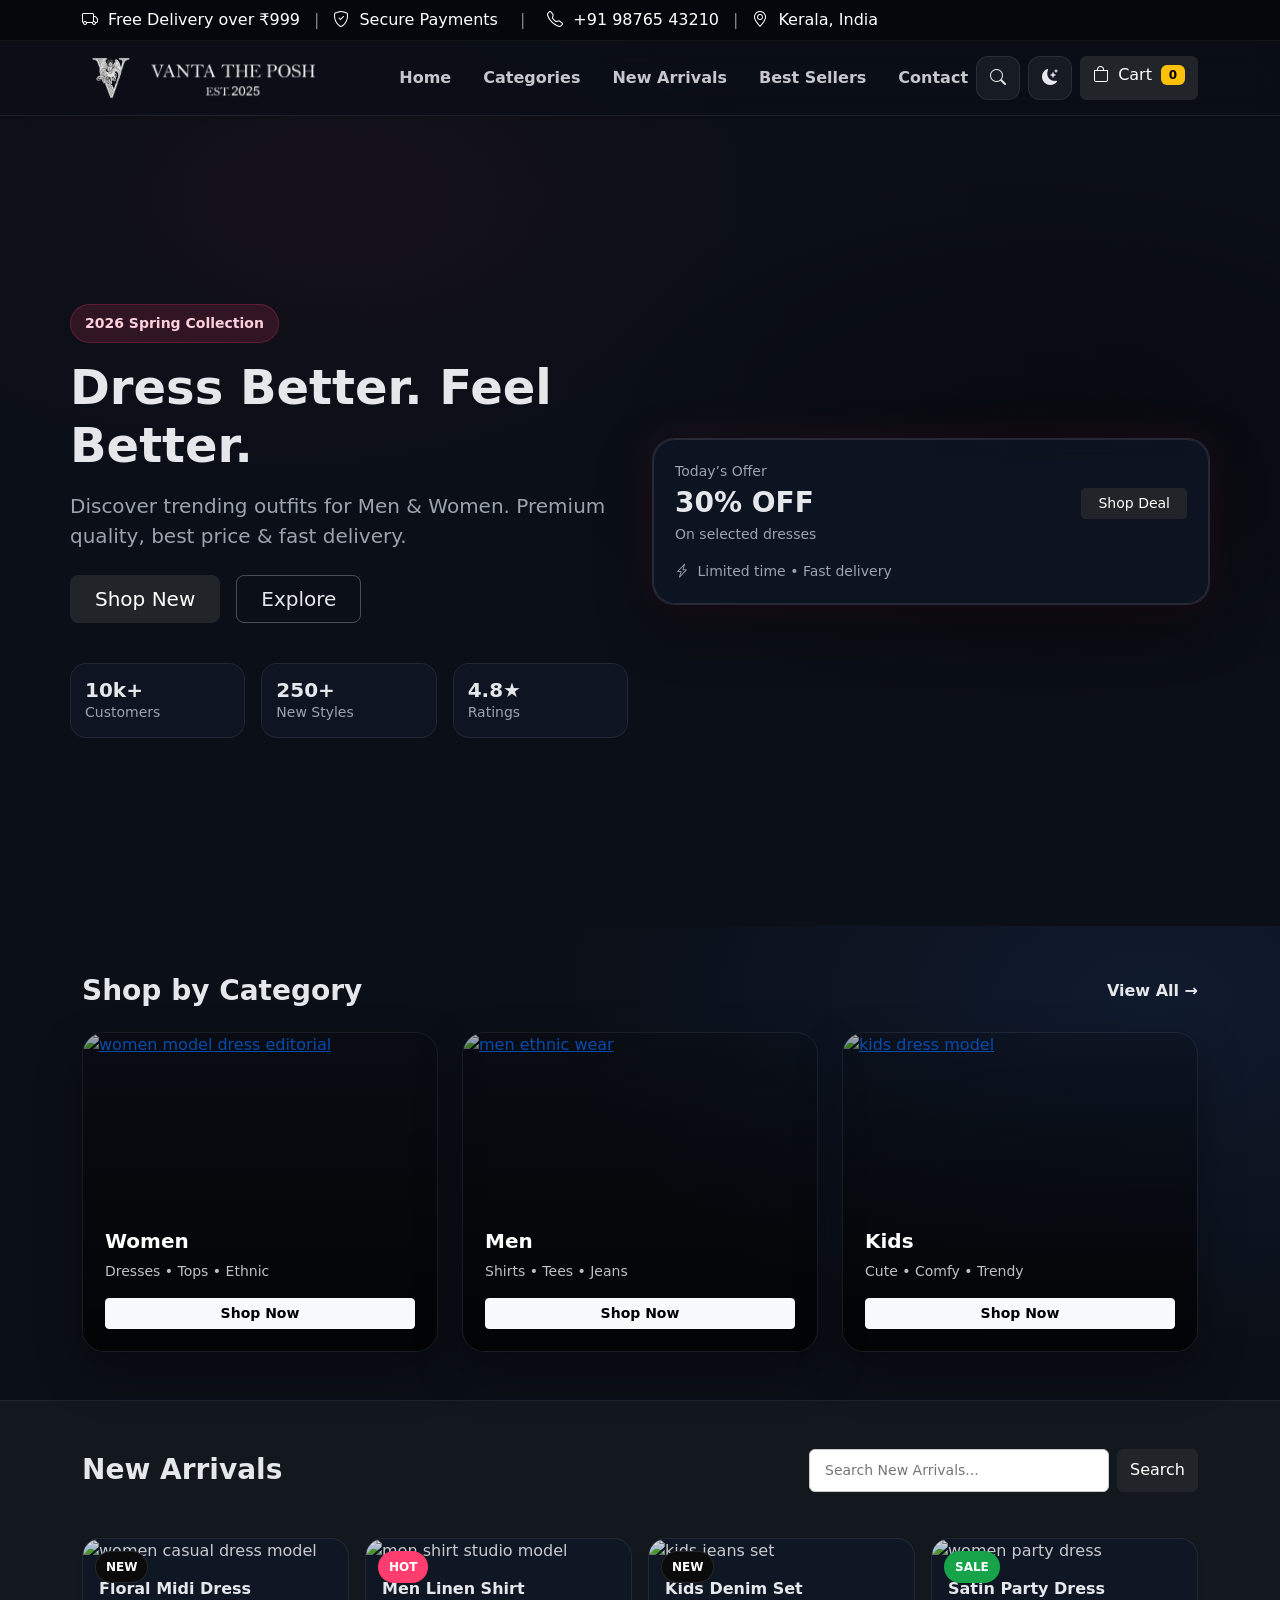
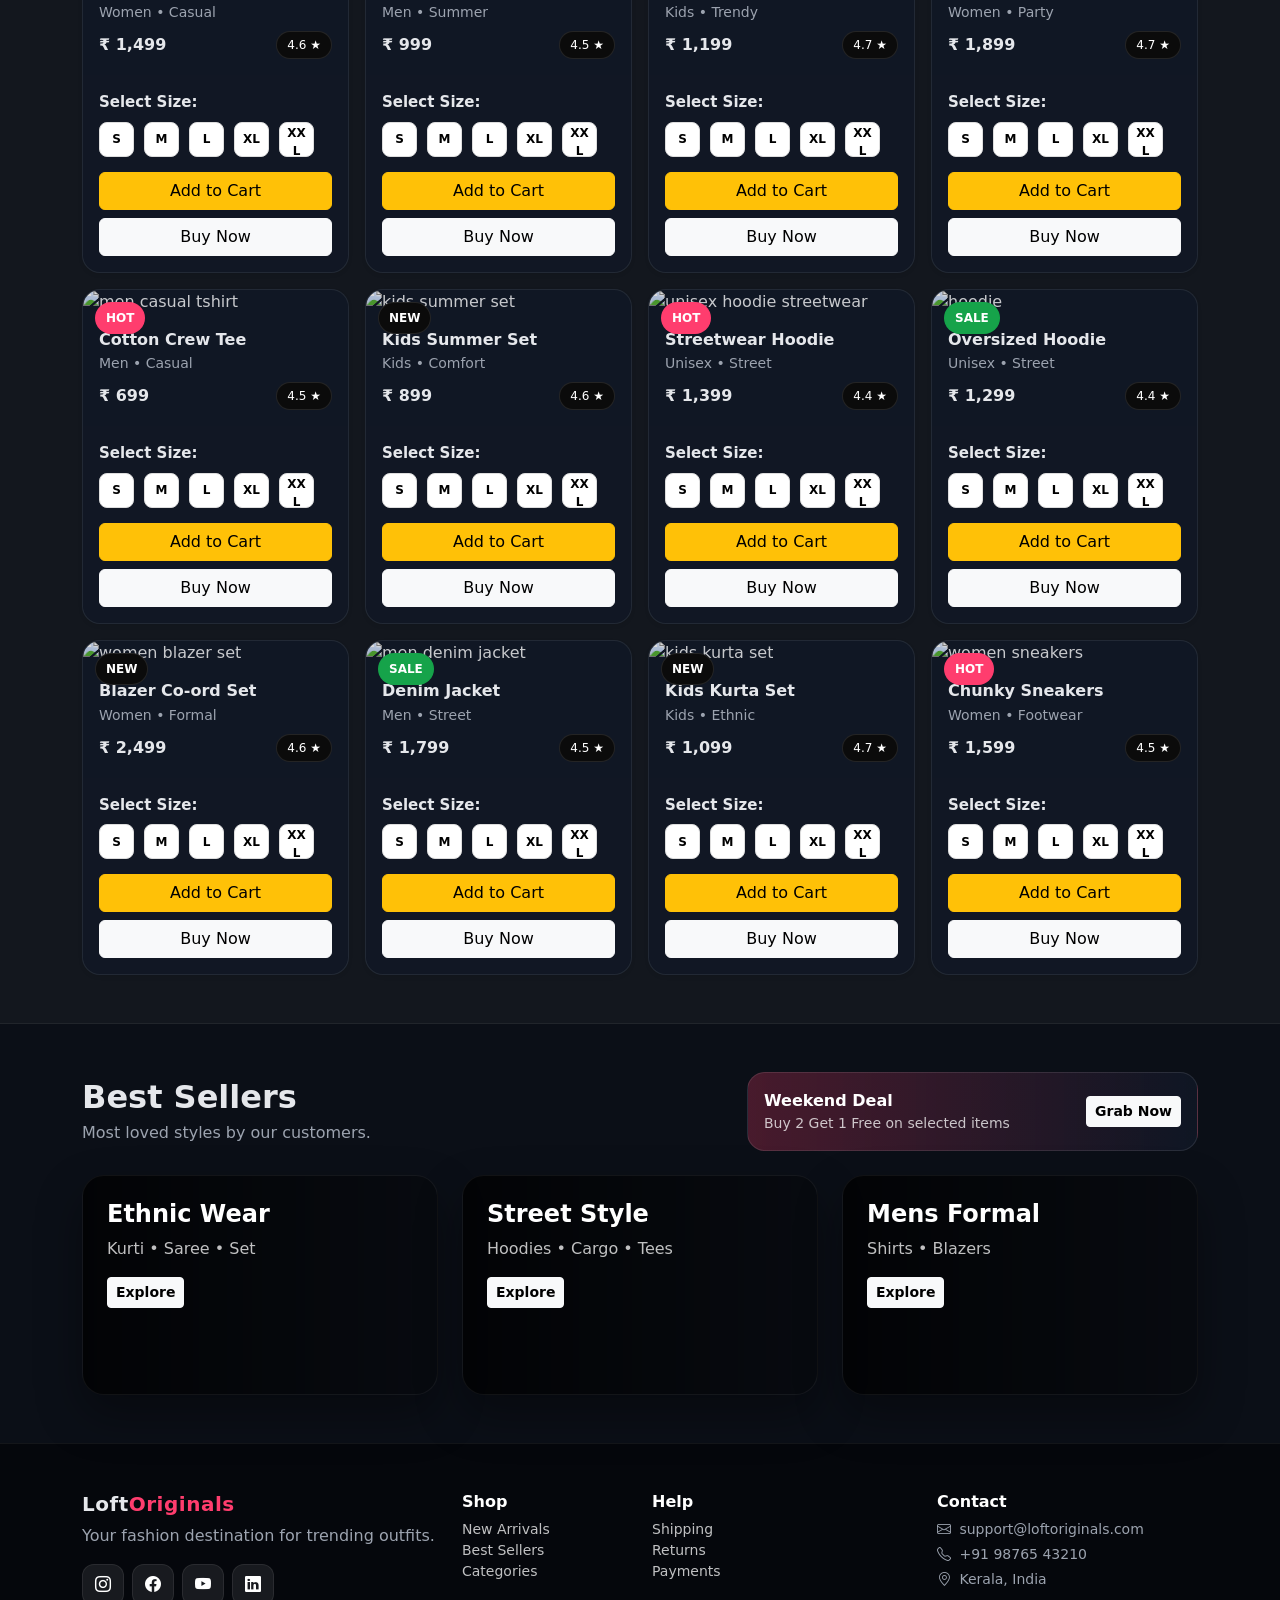
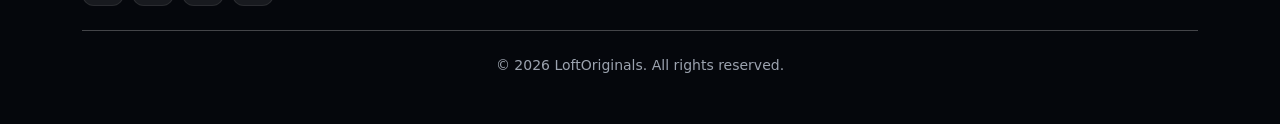
==== commit d4501a60: "Updated products" ====
--- a/index.html
+++ b/index.html
@@ -194,15 +194,16 @@
           <div class="cat-card cat-card-sm">
             <a href="women.html">
             <img src="https://images.pexels.com/photos/5704849/pexels-photo-5704849.jpeg?auto=compress&cs=tinysrgb&w=1200" alt="women model dress editorial"/>
-            </a> 
+        
             <div class="cat-overlay">
               <h5 class="fw-bold">Women</h5>
               <p class="small mb-3 opacity-75">Dresses • Tops • Ethnic</p>
-            <a href="women.html">
+            
   <button class="btn btn-light btn-sm fw-semibold">
     Shop Now
   </button>
-</a>            </div>
+            </div>
+            </a>
           </div>
         </div>
 
@@ -214,11 +215,11 @@
             <div class="cat-overlay">
               <h5 class="fw-bold">Men</h5>
               <p class="small mb-3 opacity-75">Shirts • Tees • Jeans</p>
-            <a href="men.html">
   <button class="btn btn-light btn-sm fw-semibold">
     Shop Now
-  </button>
-</a>            </div>
+  </button>           
+ </div>
+ </a>
           </div>
         </div>
 
@@ -226,15 +227,16 @@
           <div class="cat-card cat-card-sm">
             <a href="kids.html">
             <img src="https://www.panachekids.co.uk/images/thumbs/0068122_little-a-baby-girls-cute-as-a-cupcake-khloe-tulle-frill-dress-pink-fairy.jpeg" alt="kids dress model"/>
-           </a>
+           
             <div class="cat-overlay">
               <h5 class="fw-bold">Kids</h5>
               <p class="small mb-3 opacity-75">Cute • Comfy • Trendy</p>
-<a href="kids.html"></a>
+
   <button class="btn btn-light btn-sm fw-semibold">
     Shop Now
   </button>
-</a>            </div>
+           </div>
+           </a>
           </div>
         </div>
       </div>
